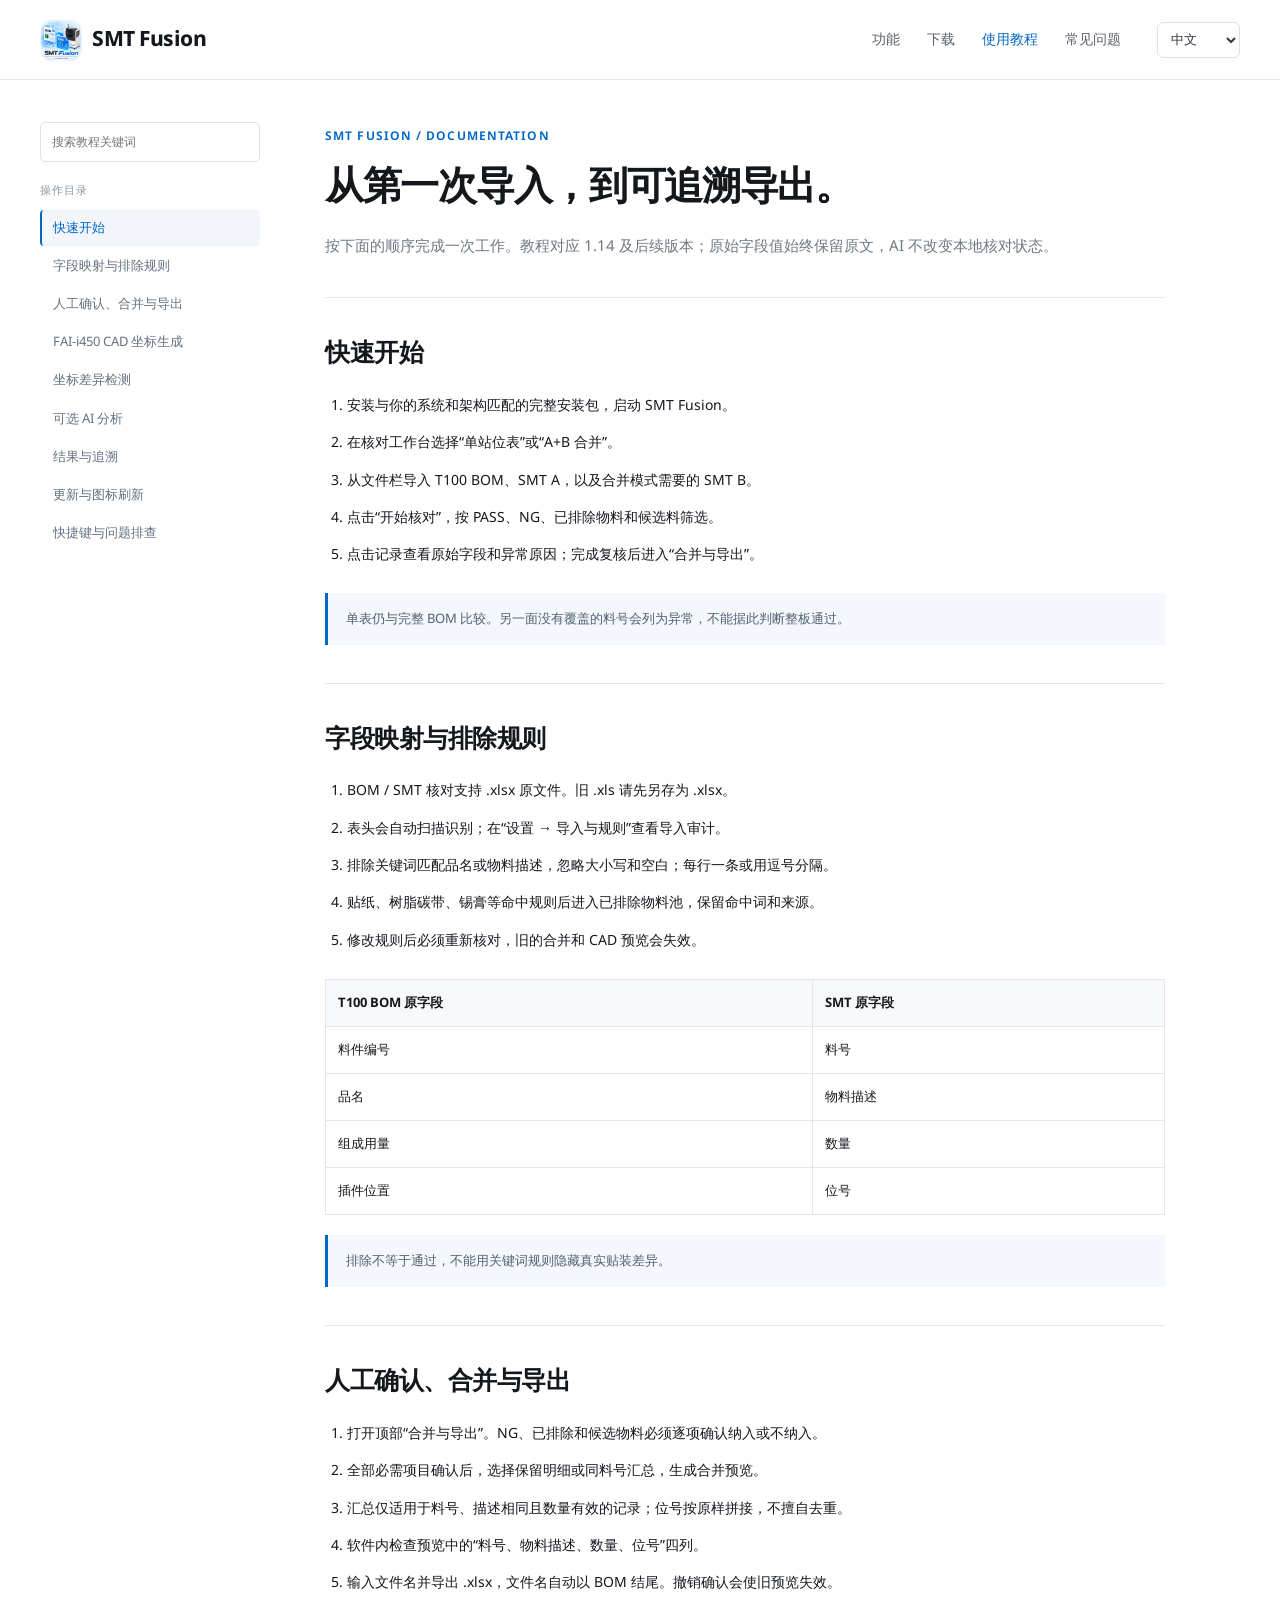
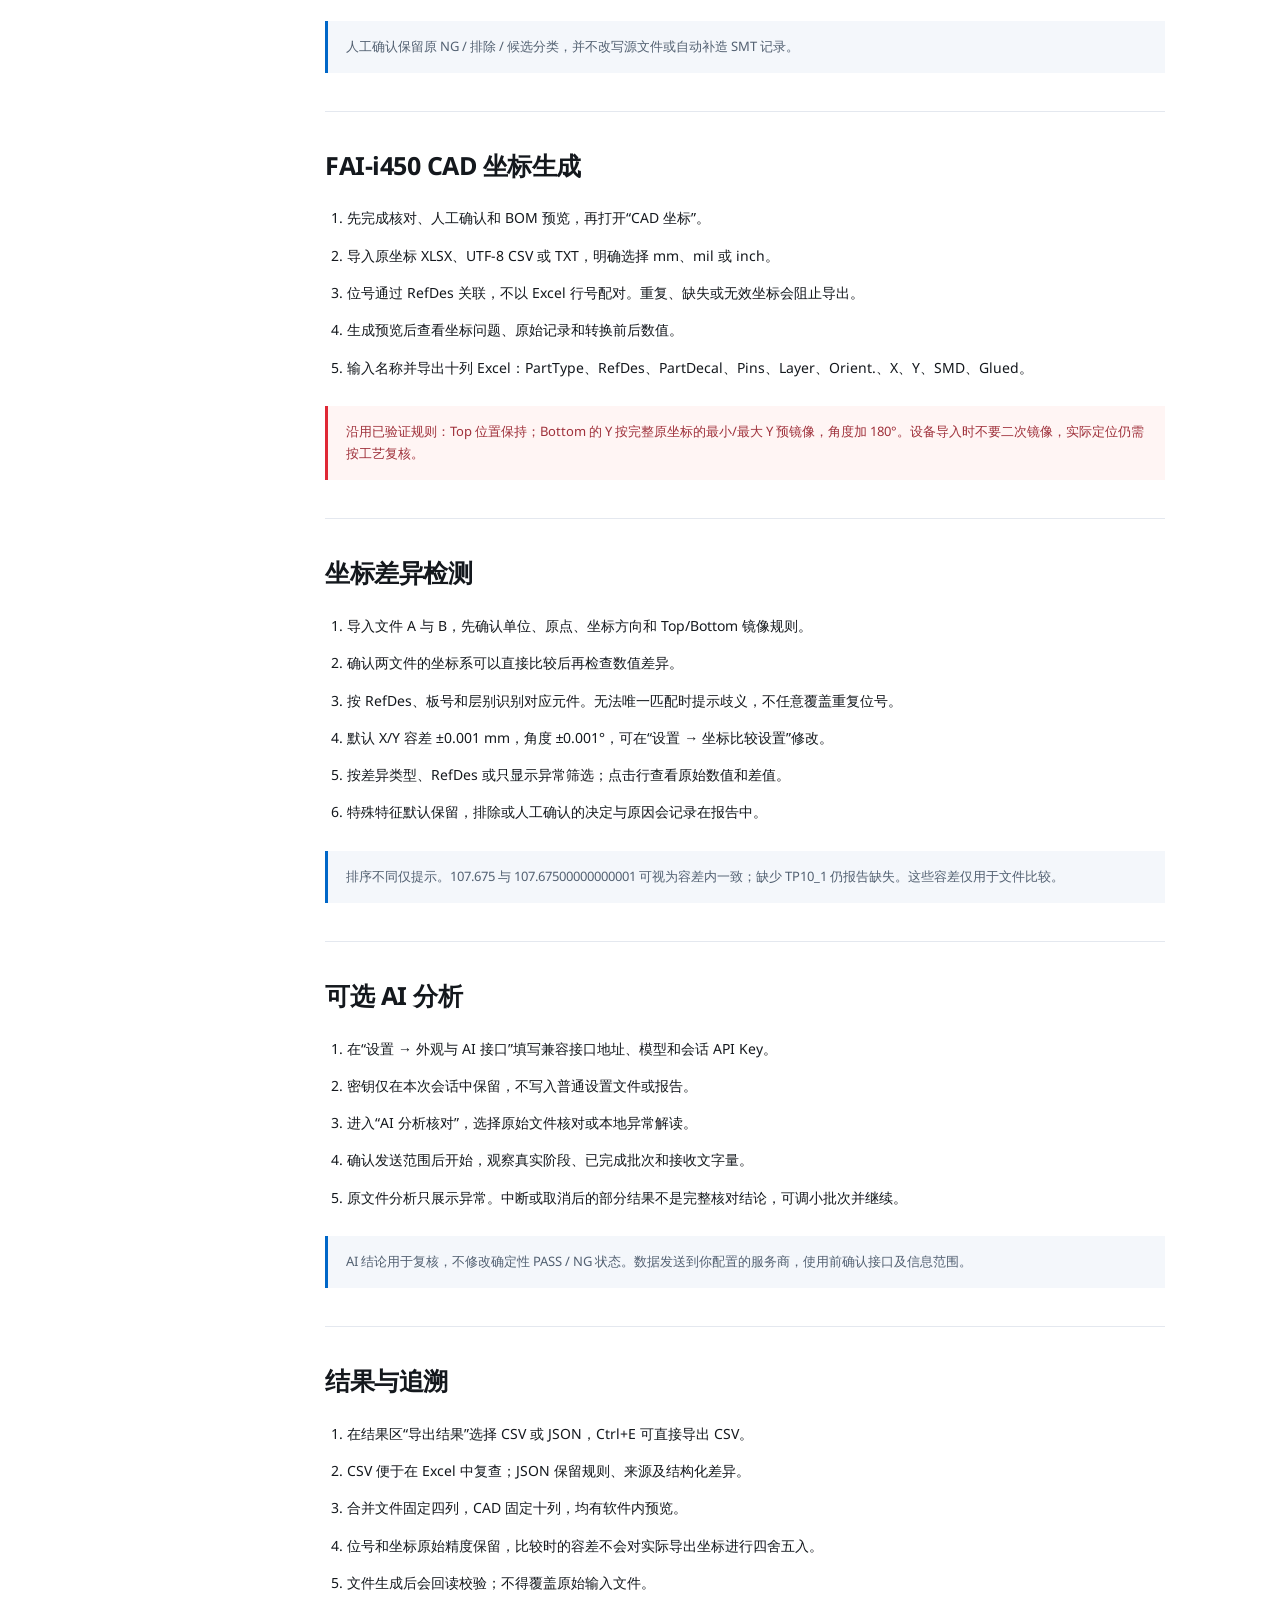
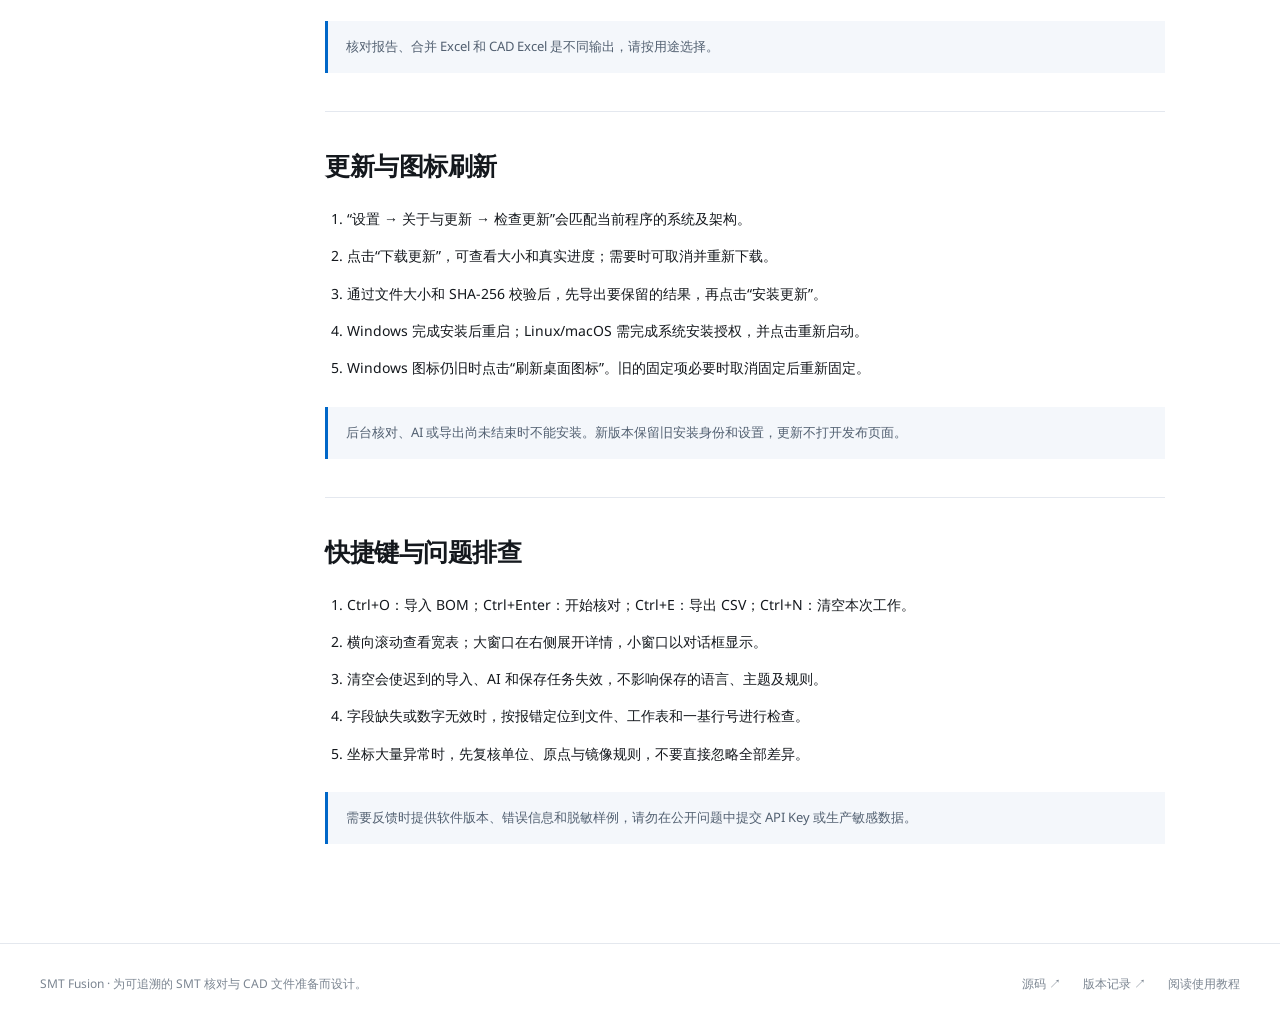
==== website/guide.html @ 7cb25e5f "Fix Windows shell icons, streamline desktop UI and add multilingual site" ====
<!doctype html>
<html lang="zh-CN" translate="no"><head><meta charset="utf-8"><meta name="google" content="notranslate"><meta name="viewport" content="width=device-width,initial-scale=1"><title>使用教程 — SMT Fusion</title><meta name="description" content="SMT Fusion 完整操作教程：安装、导入原始文件、BOM/SMT 核对、排除规则、人工确认、合并导出、FAI-i450 CAD 生成、坐标对比、AI 与软件内更新。"><meta name="theme-color" content="#ffffff"><link rel="icon" href="assets/app-icon.png"><link rel="stylesheet" href="styles.css"><script src="content.js" defer></script><script src="site.js" defer></script></head><body data-page="guide"><a class="skip" href="#main">跳至内容 / Skip to content</a><header id="site-header"></header><main id="main"></main><footer id="site-footer"></footer></body></html>
---- website/styles.css ----
@font-face{font-family:NotoThai;src:url(assets/NotoSansThai.ttf) format('truetype');font-display:swap}*{box-sizing:border-box}html{scroll-behavior:smooth;scroll-padding-top:95px}body{margin:0;background:#fff;color:#14181d;font:16px/1.7 Inter,-apple-system,BlinkMacSystemFont,"Segoe UI","Microsoft YaHei",NotoThai,sans-serif}a{color:inherit;text-decoration:none}button,input,select{font:inherit}button,a,select,input{outline-offset:5px}button,a,select{touch-action:manipulation}a:focus-visible,button:focus-visible,select:focus-visible,input:focus-visible{outline:2px solid #0067c8}.skip{position:fixed;left:12px;top:-70px;background:#14181d;color:#fff;padding:12px;z-index:20}.skip:focus{top:8px}.container{width:min(1240px,calc(100% - 80px));margin:auto}.site-header{height:80px;border-bottom:1px solid #e4e7eb;background:#fff;position:sticky;top:0;z-index:10}.header-inner{height:100%;display:flex;align-items:center;gap:36px}.brand{display:flex;align-items:center;gap:10px;font-weight:750;font-size:21px;white-space:nowrap;letter-spacing:-.5px}.brand img{width:42px;height:42px}.header-inner nav{display:flex;gap:27px;margin-left:auto;font-size:14px;color:#5b616b}.header-inner nav a:hover,.header-inner nav a[aria-current]{color:#0067c8}.lang{background:#fff;border:1px solid #dce1e7;border-radius:6px;padding:6px 9px;font-size:13px;color:#303840}.hero{padding:72px 0 46px;display:grid;grid-template-columns:1.3fr 1fr;align-items:center;gap:70px}.eyebrow{font-size:12px;letter-spacing:1.5px;color:#5f6873;font-weight:650;text-transform:uppercase;display:flex;gap:10px;align-items:center}.eyebrow:before{content:"";width:7px;height:7px;border-radius:50%;background:#00a858}.hero h1{font-size:clamp(40px,4.8vw,66px);line-height:1.22;letter-spacing:-2.5px;margin:23px 0 22px;font-weight:760}.hero h1 em{font-style:normal;color:#0067c8}.lead{font-size:17px;line-height:1.9;color:#626b75;max-width:660px}.actions{display:flex;gap:12px;align-items:center;flex-wrap:wrap;margin-top:28px}.button{border:1px solid #d6dce3;padding:11px 20px;display:inline-flex;align-items:center;justify-content:center;gap:14px;border-radius:6px;font-size:14px;font-weight:650;cursor:pointer;background:#fff;min-height:46px}.button:hover{border-color:#14181d;background:#f4f6f8}.button.primary{background:#14181d;color:#fff;border-color:#14181d}.button.primary:hover{background:#343b45}.version-line{font-size:12px;color:#7b828b;margin-top:17px}.hero-art{width:100%;max-width:385px;justify-self:center;aspect-ratio:1;object-fit:contain}.product{margin:0 auto 62px}.window{border:1px solid #d9dee5;border-radius:10px;overflow:hidden;background:#f6f7f9;box-shadow:0 18px 55px #12203310}.window-bar{height:36px;display:flex;align-items:center;gap:6px;padding:0 14px;border-bottom:1px solid #e1e5ea;background:#fafbfc;color:#7b828b;font-size:11px}.window-dot{width:7px;height:7px;border:1px solid #c5ccd5;border-radius:50%}.window-bar span:last-child{margin:auto}.product img{width:100%;display:block;aspect-ratio:1560/920;object-fit:contain;background:#f5f5f5}.caption{font-size:12px;color:#7b828b;display:flex;gap:18px;justify-content:space-between;flex-wrap:wrap;margin-top:13px}.caption a{color:#0067c8}.section{padding:70px 0;border-top:1px solid #e6e9ee}.kicker{color:#0067c8;font-weight:650;font-size:12px;letter-spacing:1.1px;text-transform:uppercase}h2{font-size:34px;line-height:1.35;letter-spacing:-1px;margin:12px 0 16px;font-weight:720}h3{font-size:18px;margin:0 0 12px}p{margin:10px 0}.muted{color:#68717b}.workflow{display:grid;grid-template-columns:repeat(4,1fr);margin-top:38px;border-top:1px solid #dce2e9}.workflow article{padding:25px 27px 0 0;position:relative}.workflow article:before{content:"";display:block;width:6px;height:6px;background:#14181d;position:absolute;top:-4px}.step-num{color:#8893a2;font-size:12px;letter-spacing:2px;margin-bottom:15px;display:block}.workflow p{font-size:14px;color:#68717b}.split{display:grid;grid-template-columns:1fr 1.2fr;gap:80px;align-items:start}.split ul{padding-left:20px;color:#68717b;font-size:14px}.split li{margin:12px 0}.data-box{border:1px solid #dce2e9;border-radius:7px;overflow:hidden}.data-box table{width:100%;border-collapse:collapse;font-size:13px}.data-box th{font-weight:550;text-align:left;background:#f7f8fa;color:#7b828b;padding:14px 16px}.data-box td{padding:18px 16px;border-top:1px solid #edf0f3}.badge{display:inline-block;padding:2px 9px;border-radius:4px;font-size:11px;font-weight:750;letter-spacing:.3px}.pass{color:#00672e;background:#a6f3c2}.ng{color:#a5161f;background:#ffd2cf}.delta{font-size:12px;color:#db1532}.mini-note{padding:15px 17px;background:#fafbfc;font-size:12px;border-top:1px solid #e6e9ee;color:#6e7885}.tags{display:flex;gap:8px;flex-wrap:wrap;margin:20px 0}.tag{border:1px solid #d3dce8;background:#f8fafc;border-radius:5px;padding:6px 12px;font:13px/1.5 Consolas,monospace}.code-note{background:#f5f8fc;border-left:3px solid #0067c8;padding:19px 22px;font-size:14px;color:#415063;margin-top:22px}.downloads{background:#f7f9fb;border-top:1px solid #e6e9ee;border-bottom:1px solid #e6e9ee;padding:70px 0}.download-grid{display:grid;grid-template-columns:repeat(3,1fr);gap:18px;margin-top:32px}.download-card{background:#fff;border:1px solid #dce2e9;border-radius:8px;padding:24px;display:flex;flex-direction:column;align-items:start}.platform{font-size:25px;font-weight:700;margin-bottom:2px}.platform-note{color:#79838f;font-size:12px;margin:0 0 19px}.download-card .button{width:100%;justify-content:space-between;margin:5px 0}.download-card small{font-size:11px;color:#788290;margin-top:14px}.download-note{font-size:12px;color:#6e7885;margin-top:20px}.download-note a{text-decoration:underline}.faq-layout{display:grid;grid-template-columns:.7fr 1.3fr;gap:90px}.faq details{border-bottom:1px solid #e3e8ee;padding:19px 0}.faq summary{cursor:pointer;font-weight:600;font-size:15px;list-style:none;display:flex;justify-content:space-between;gap:15px}.faq summary:after{content:"+";color:#8490a0}.faq details[open] summary:after{content:"−"}.faq details p{font-size:14px;color:#68717b;padding-right:20px}.footer{padding:30px 0;border-top:1px solid #e4e8ee;font-size:12px;color:#7b8591}.footer-inner{display:flex;justify-content:space-between;gap:20px;align-items:center;flex-wrap:wrap}.footer a:hover{color:#0067c8}.footer-links{display:flex;gap:22px}.guide-shell{display:grid;grid-template-columns:220px 1fr;gap:65px;padding-top:42px;padding-bottom:80px}.guide-nav{position:sticky;top:105px;align-self:start;max-height:calc(100vh - 135px);overflow:auto}.guide-nav label{display:block;font-size:11px;color:#8a94a0;margin:20px 0 9px;letter-spacing:1px}.guide-nav a{display:block;padding:7px 11px;margin:2px 0;border-radius:4px;font-size:13px;color:#637080;border-left:2px solid transparent}.guide-nav a:hover,.guide-nav a.active{color:#0067c8;background:#f2f6fb;border-color:#0067c8}.guide-search{width:100%;border:1px solid #dce2e9;border-radius:5px;padding:9px 11px;font-size:12px;background:#fff}.guide-content{min-width:0;max-width:840px}.guide-content h1{font-size:39px;letter-spacing:-1.3px;line-height:1.4;margin:12px 0 18px}.guide-intro{color:#6e7885;font-size:15px}.guide-section{border-top:1px solid #e4e8ef;padding-top:27px;margin-top:38px;scroll-margin-top:100px}.guide-section h2{font-size:25px;letter-spacing:-.5px}.guide-section ol,.guide-section ul{padding-left:22px;font-size:14px}.guide-section li{padding:5px 0;line-height:1.95}.guide-section table{width:100%;border-collapse:collapse;font-size:13px;margin:20px 0}.guide-section th,.guide-section td{padding:12px;text-align:left;border:1px solid #e2e7ee}.guide-section th{background:#f7f9fb}.notice{padding:15px 18px;background:#f4f7fb;border-left:3px solid #0067c8;font-size:13px;color:#526071;margin:19px 0}.notice.red{border-color:#df2835;background:#fff5f4;color:#9f303a}.guide-section code{background:#f0f3f7;padding:2px 5px;border-radius:3px;font-size:12px;overflow-wrap:anywhere}.no-results{padding:25px 0;color:#7b8591}.empty{display:none!important}[hidden]{display:none!important}
@media(min-width:1500px){.hero{padding-top:90px}}@media(max-width:1000px){.container{width:calc(100% - 48px)}.hero{gap:35px;grid-template-columns:1.4fr 1fr}.hero h1{font-size:45px}.hero-art{max-width:300px}.header-inner{gap:18px}.header-inner nav{gap:17px}.split{gap:35px}.faq-layout{gap:35px}.guide-shell{grid-template-columns:175px 1fr;gap:35px}.download-card{padding:20px}.workflow article{padding-right:18px}h2{font-size:29px}}@media(max-width:700px){.container{width:calc(100% - 36px)}.site-header{height:68px}.brand{font-size:18px}.brand img{width:34px;height:34px}.header-inner{gap:10px}.header-inner nav{gap:15px;font-size:12px}.header-inner nav a:first-child,.header-inner nav a:last-child{display:none}.lang{max-width:84px;padding:5px}.hero{padding:38px 0 24px;grid-template-columns:1fr;gap:22px}.hero h1{font-size:43px;margin:18px 0;letter-spacing:-1.6px}.hero-art{max-width:250px;order:-1;display:none}.lead{font-size:15px}.hero .eyebrow{font-size:10px;letter-spacing:.5px}.button{padding:10px 15px;font-size:13px}.product{margin-bottom:36px}.product .window{border-radius:6px}.window-bar{height:27px;font-size:9px}.caption{font-size:10px;gap:7px}.section,.downloads{padding:43px 0}h2{font-size:28px}.workflow{grid-template-columns:repeat(2,1fr);gap:25px 10px}.workflow article:nth-child(n+3):before{display:none}.workflow article{padding-top:21px}.workflow h3{font-size:16px}.workflow p{font-size:13px}.split,.faq-layout{grid-template-columns:1fr;gap:23px}.data-box th,.data-box td{padding:12px 10px;font-size:12px}.download-grid{grid-template-columns:1fr;gap:13px}.download-card{padding:23px}.platform{font-size:22px}.faq-layout{gap:3px}.faq details{padding:17px 0}.footer-inner{align-items:start}.guide-shell{grid-template-columns:1fr;gap:26px;padding-top:23px}.guide-nav{position:static;max-height:none;border-bottom:1px solid #dce2e9;padding-bottom:18px}.guide-nav label{display:none}.guide-nav .guide-links{display:flex;overflow:auto;margin-top:12px;gap:5px;padding-bottom:5px}.guide-nav a{white-space:nowrap;border-left:0;border-bottom:2px solid transparent;border-radius:0;font-size:12px;padding:5px 10px}.guide-content h1{font-size:30px}.guide-section h2{font-size:22px}.guide-section table{font-size:11px}.guide-section th,.guide-section td{padding:9px 6px}.guide-section{scroll-margin-top:85px}.footer-links{gap:15px}.no-results{font-size:13px}}@media(prefers-reduced-motion:reduce){html{scroll-behavior:auto}*{animation:none!important;transition:none!important}}@media print{.site-header,.guide-nav,.actions,.footer{display:none}.guide-shell{display:block}.guide-section[hidden]{display:block}.container{width:100%}.guide-section{break-inside:avoid}}
[hidden]{display:none!important}
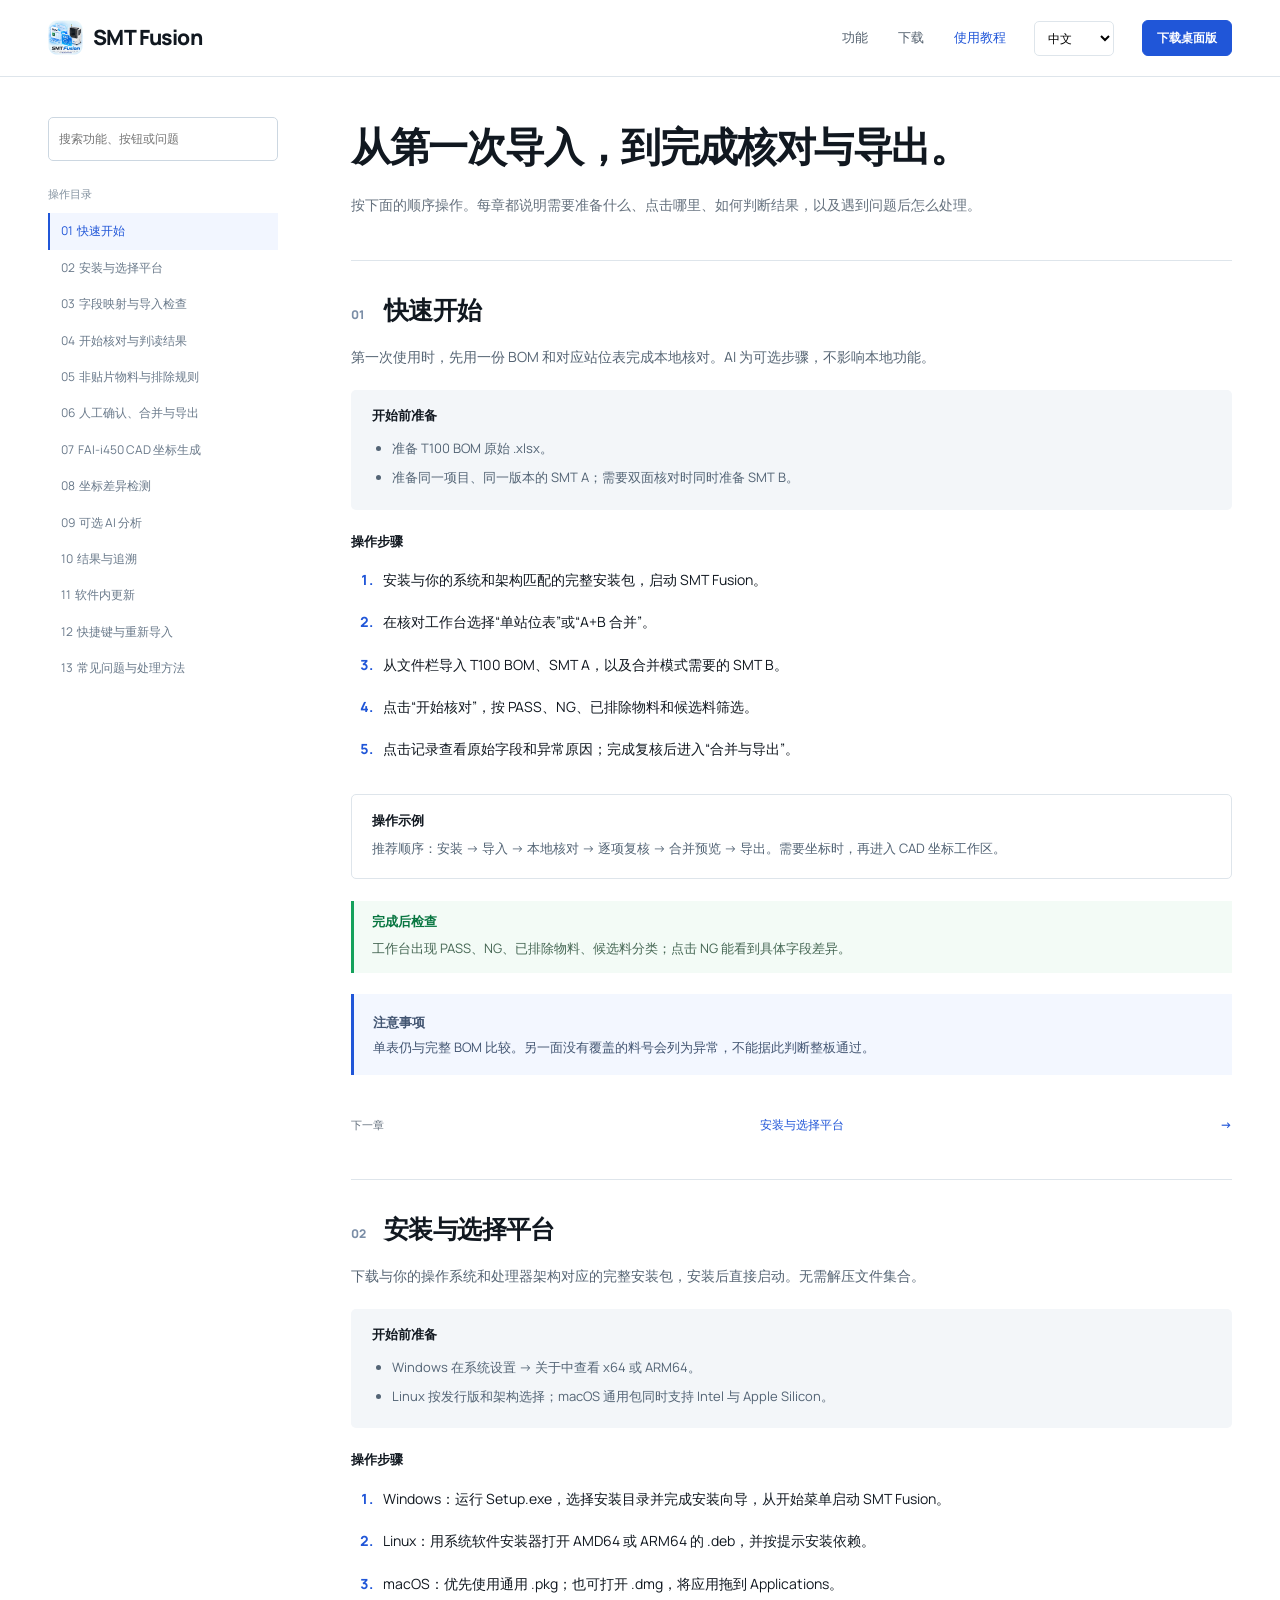
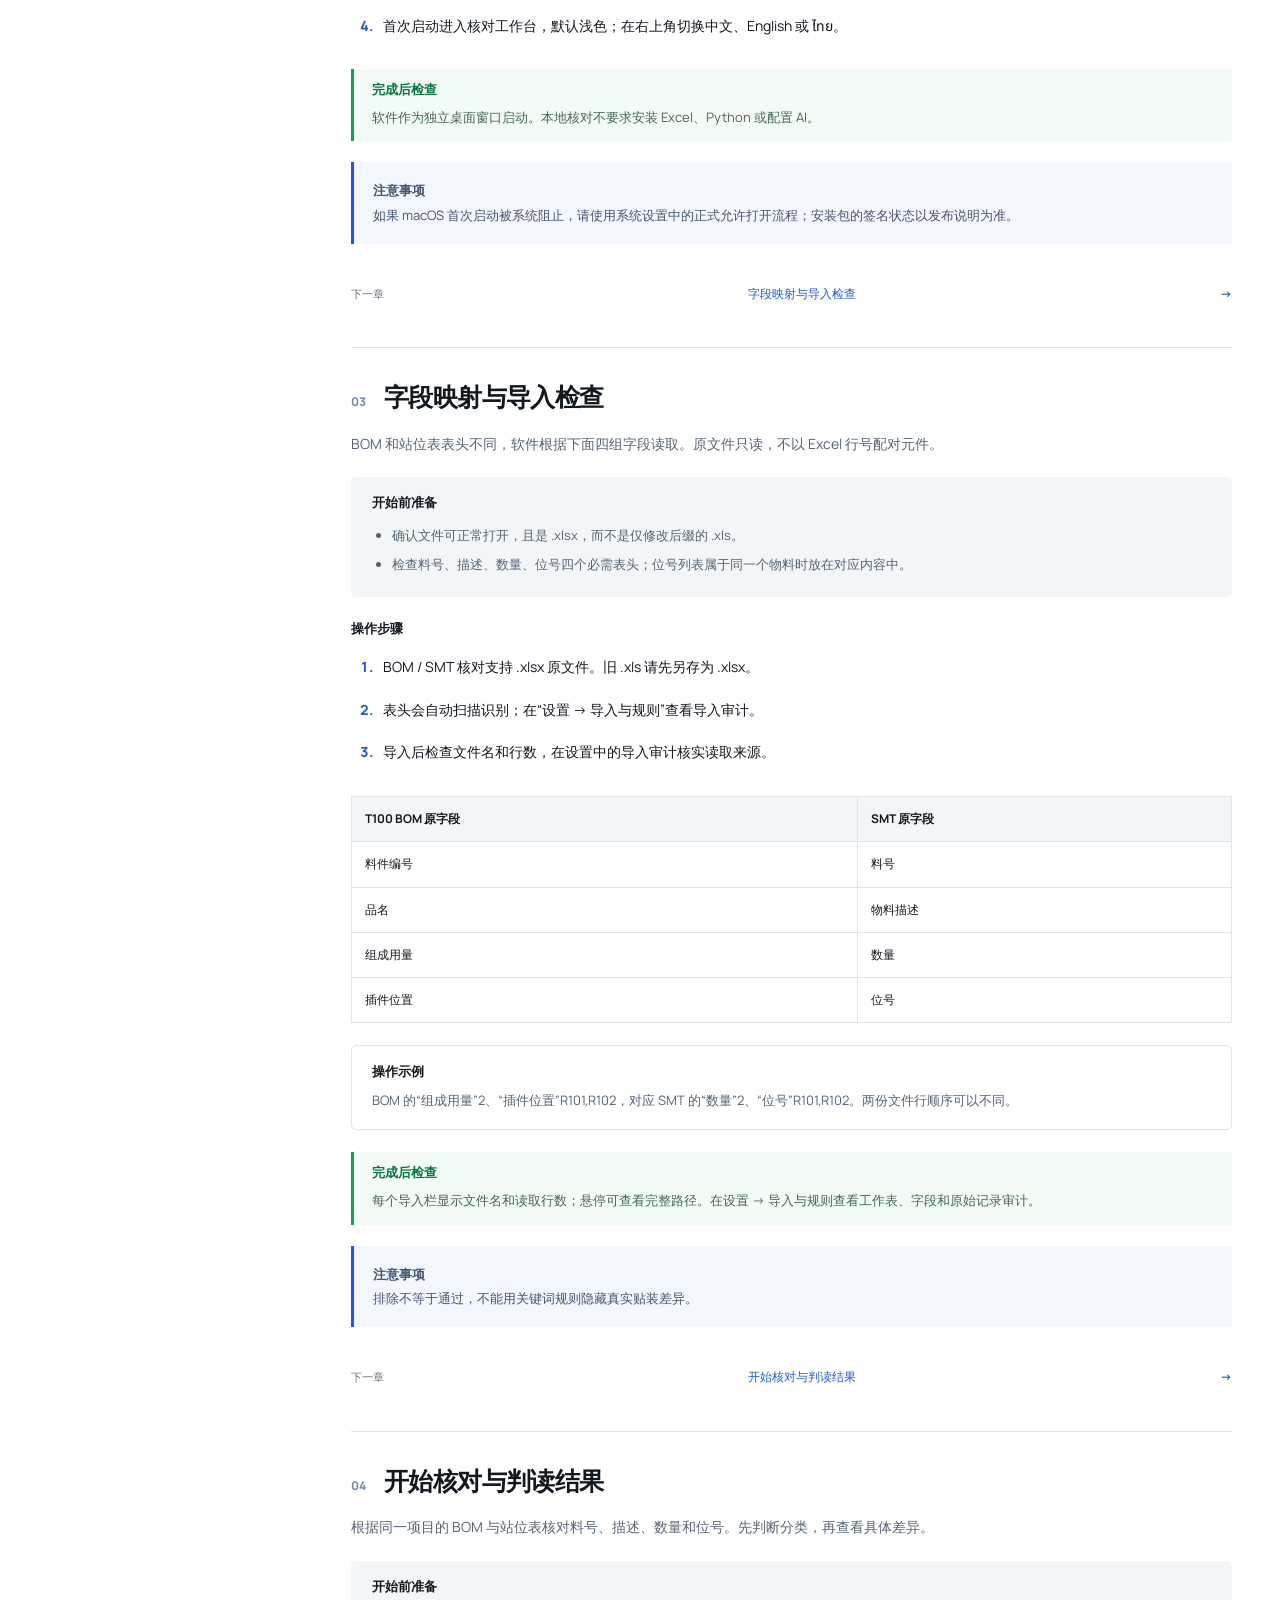
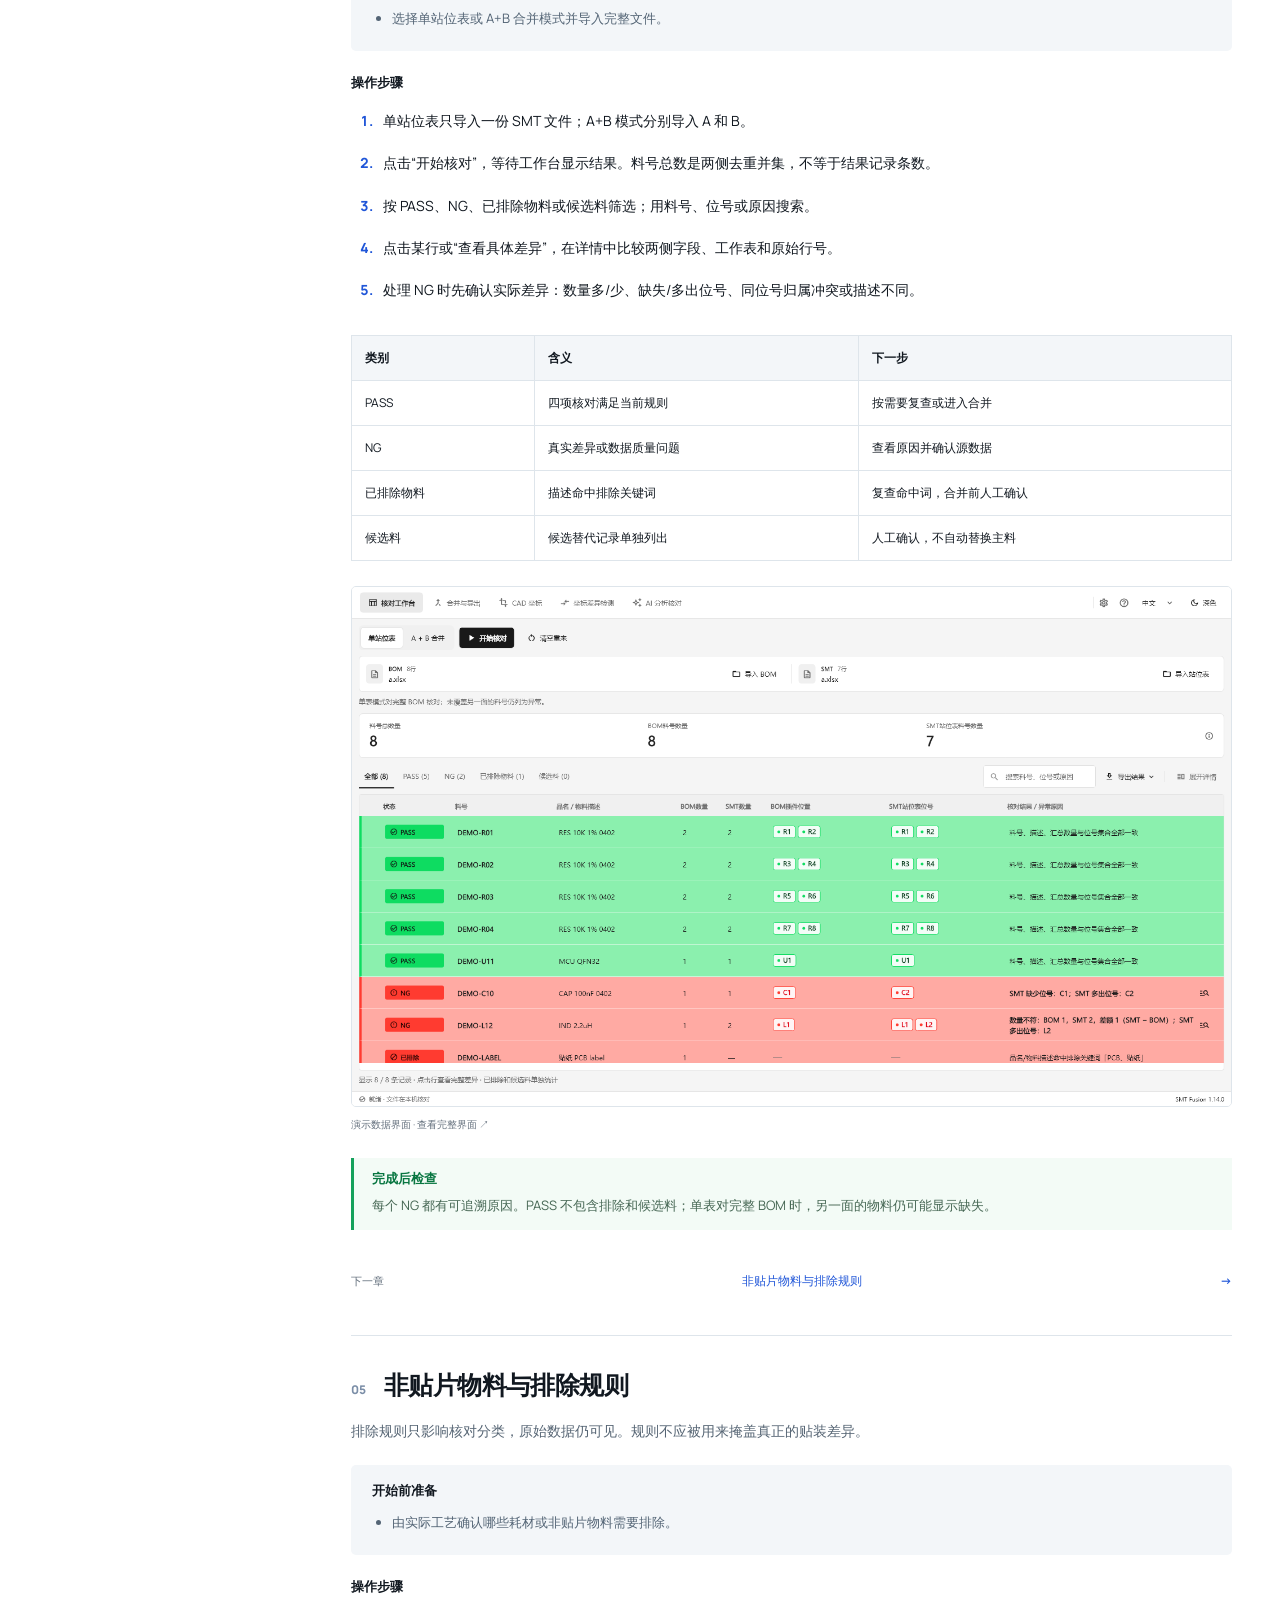
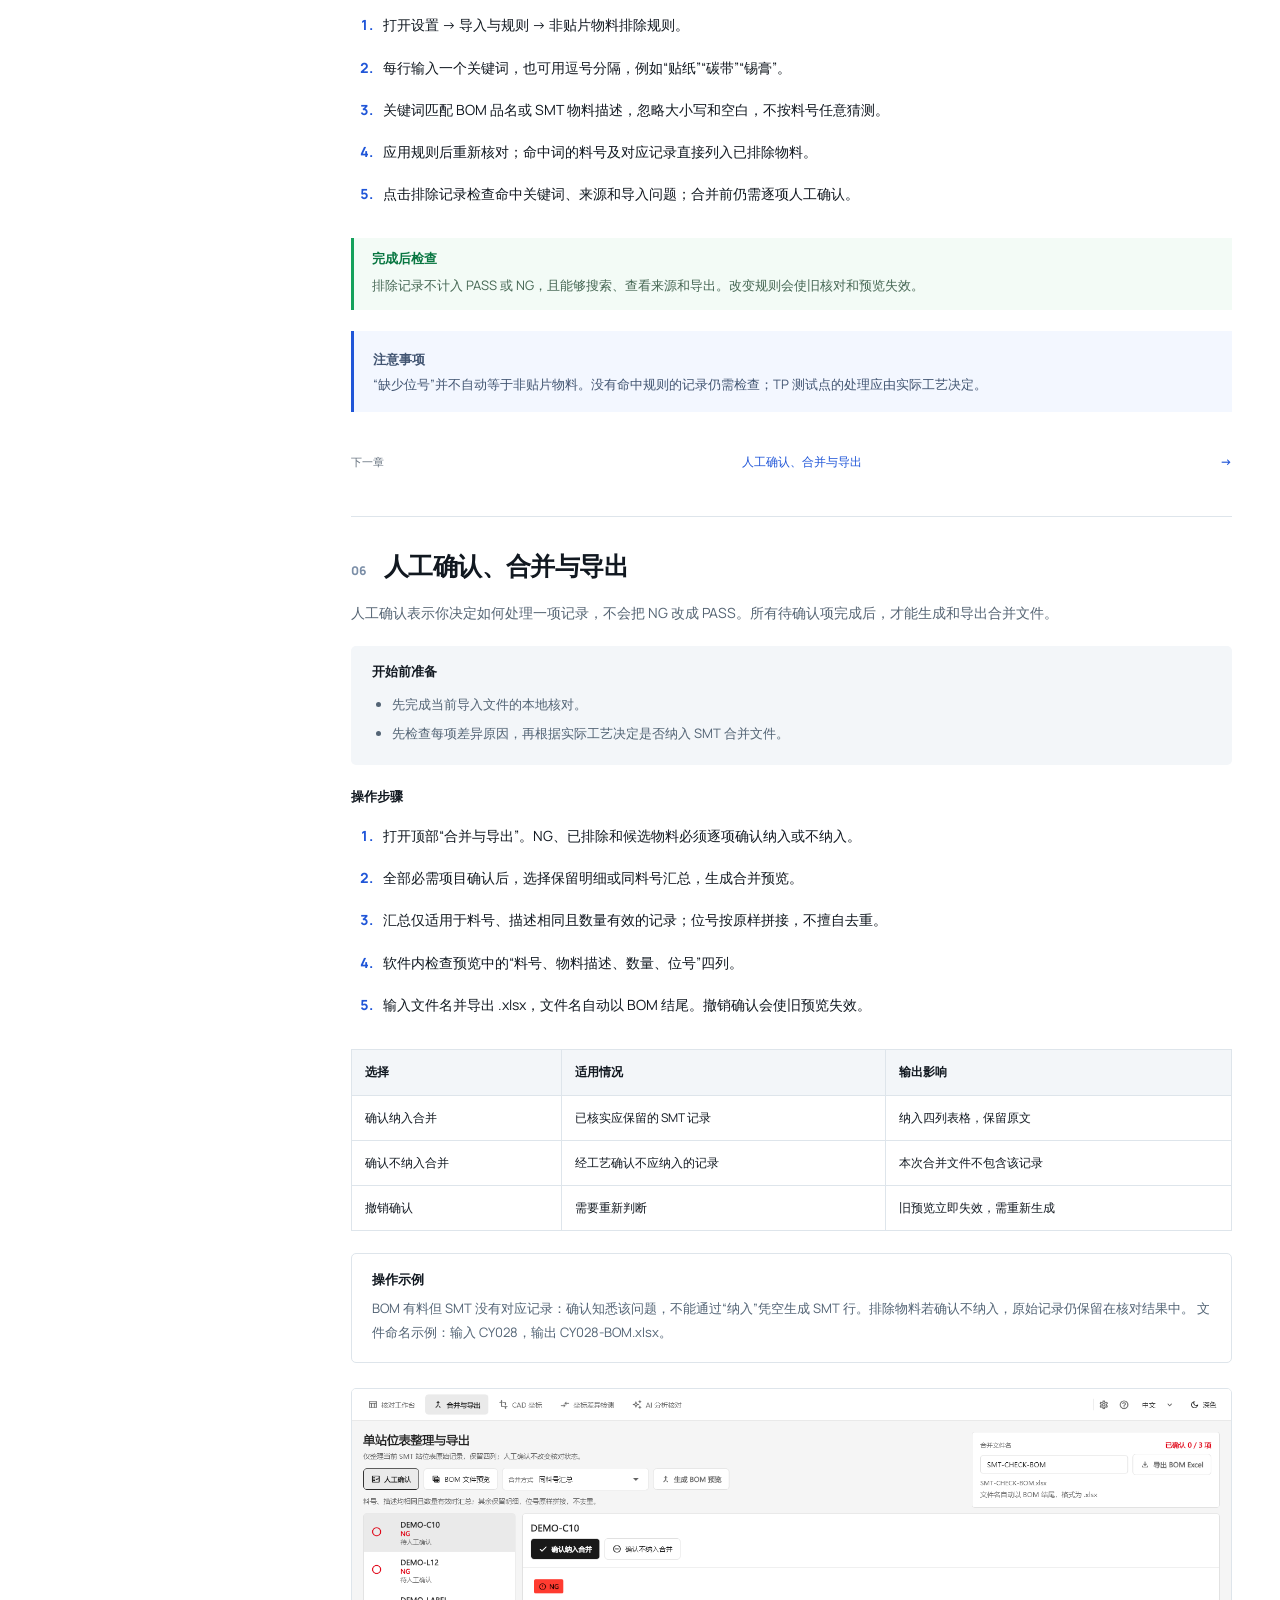
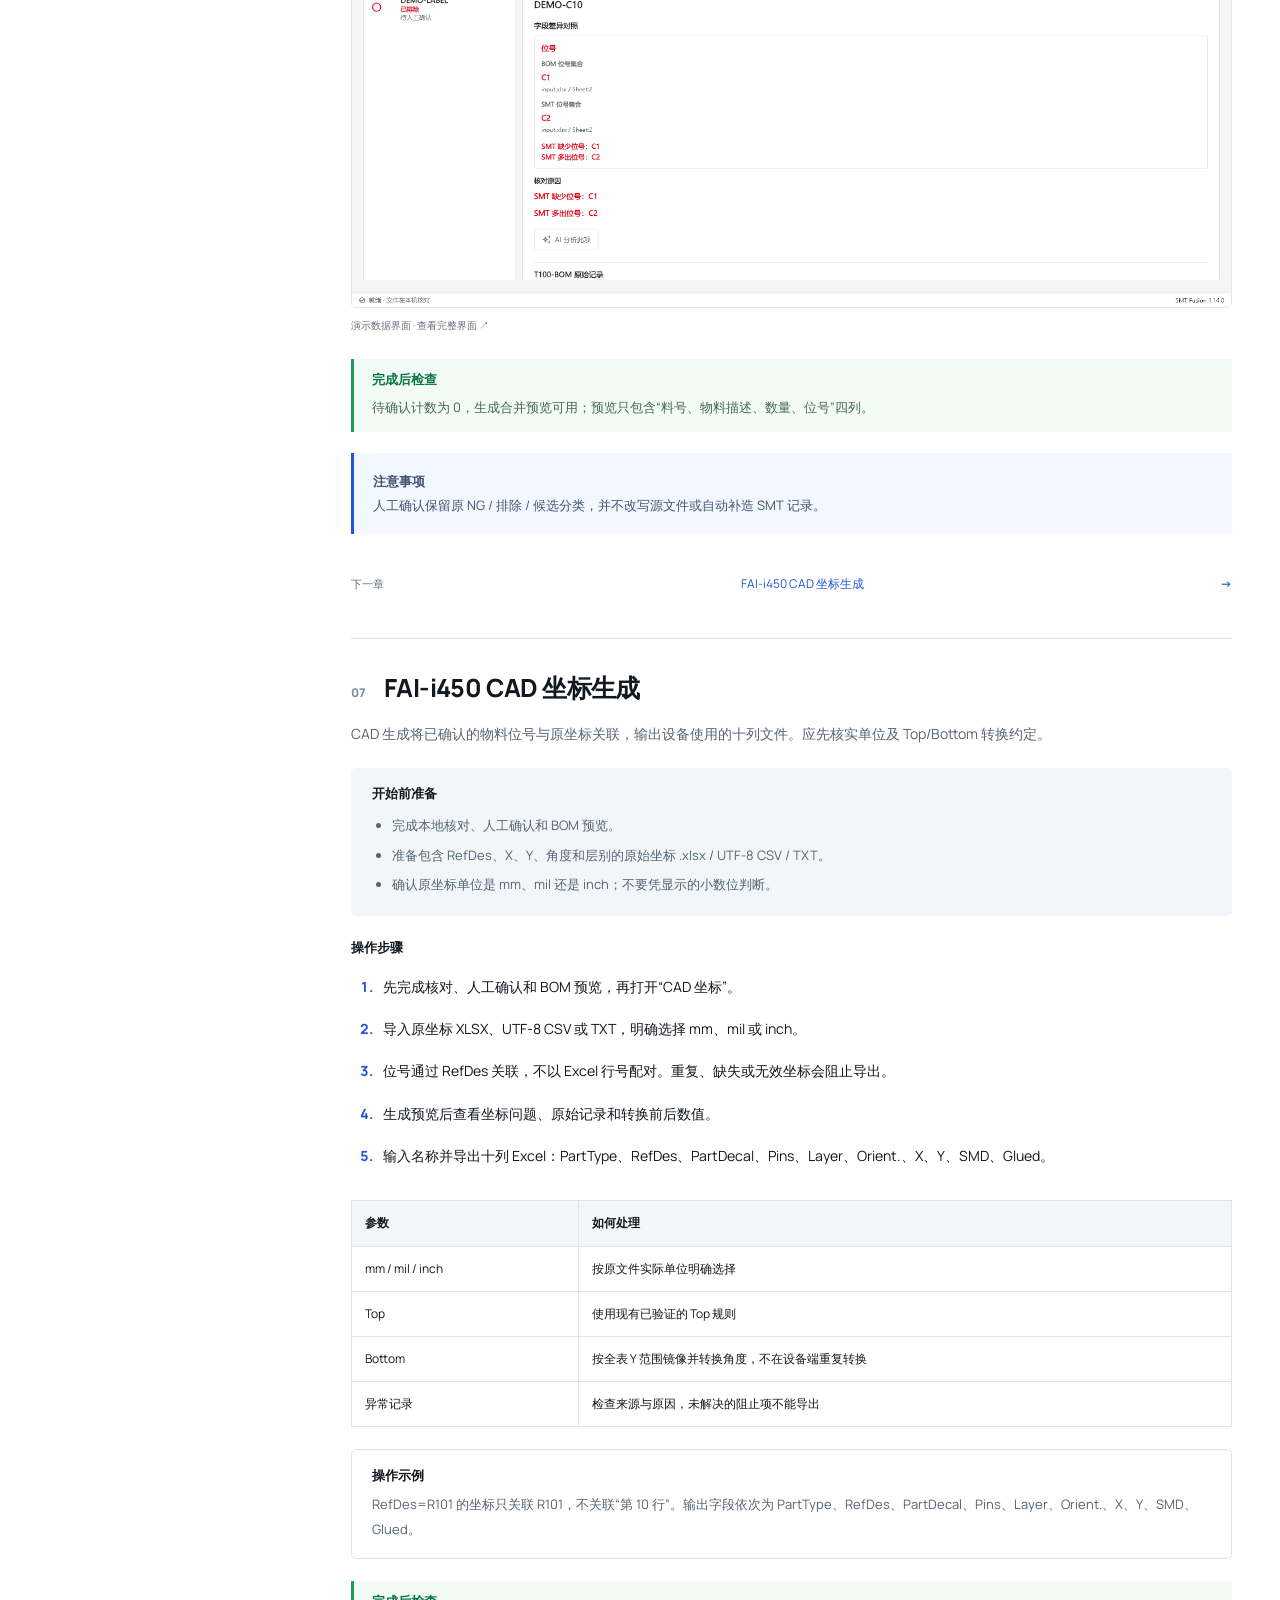
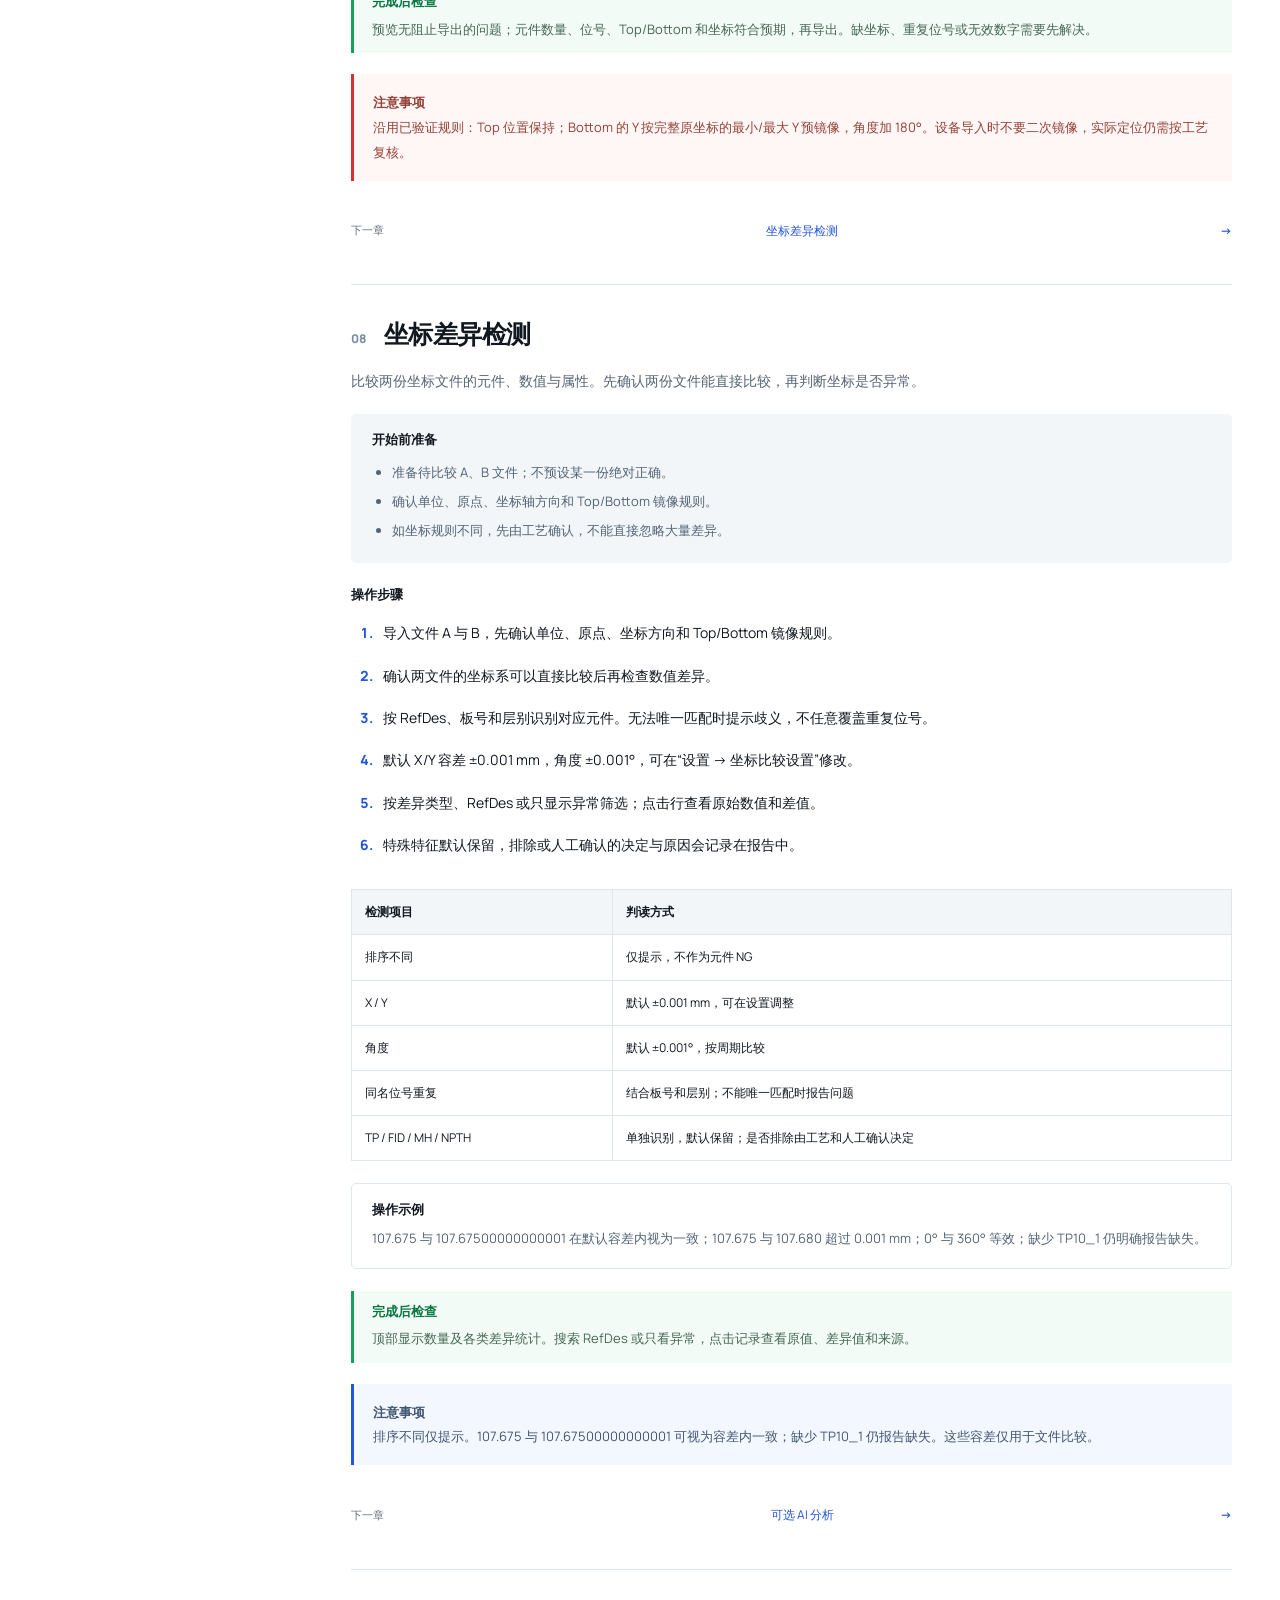
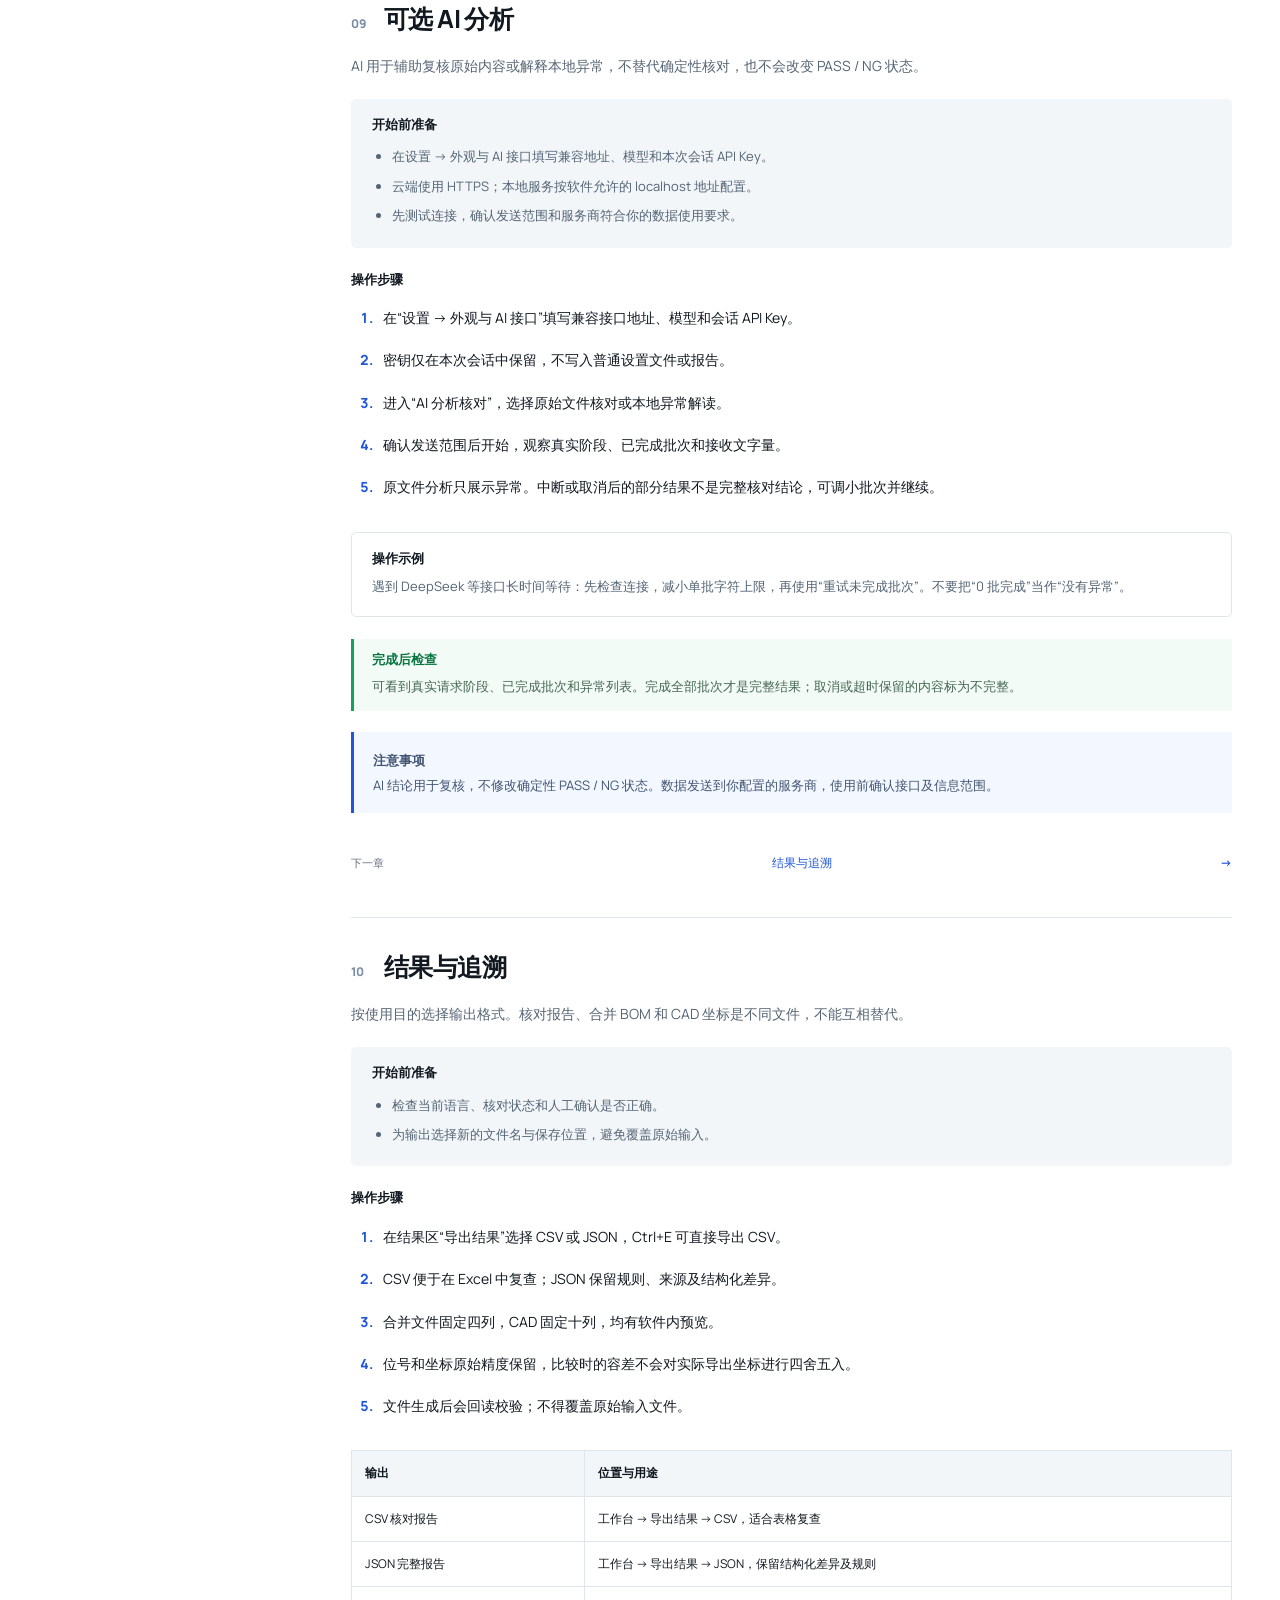
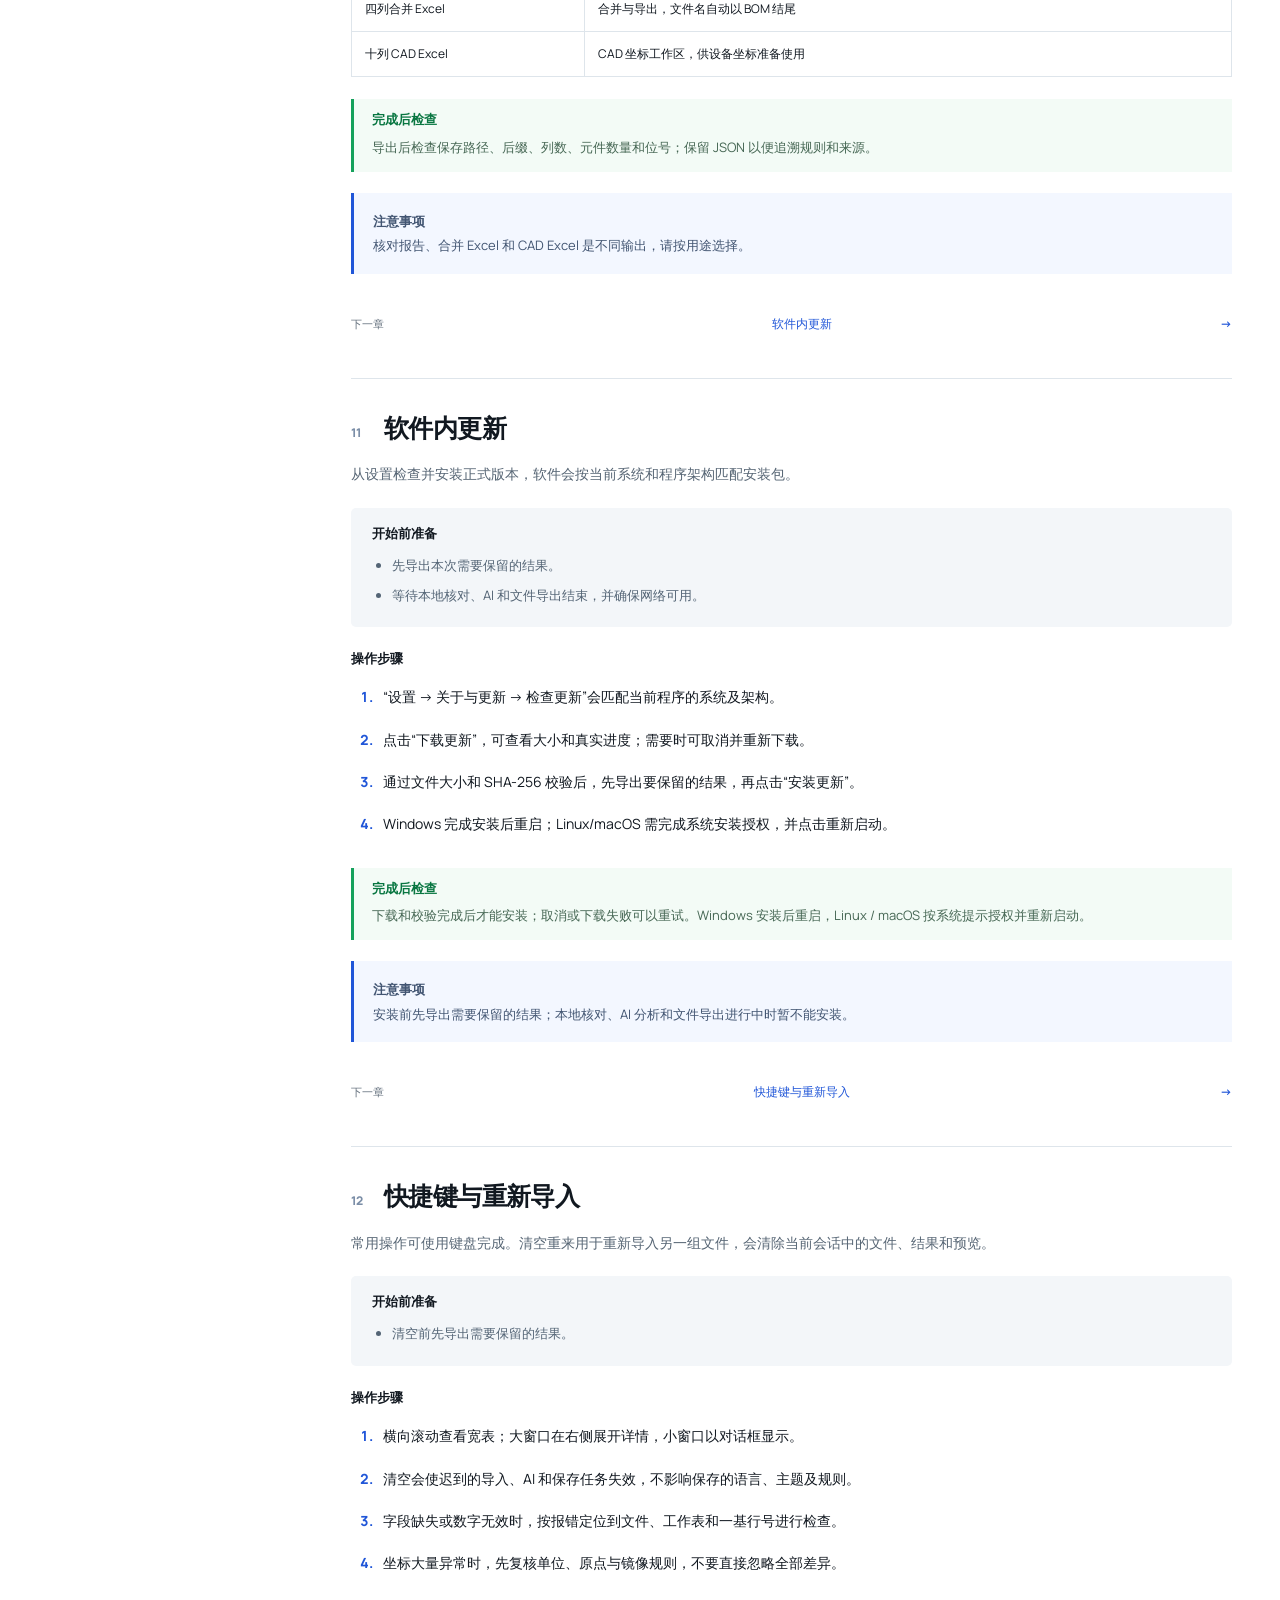
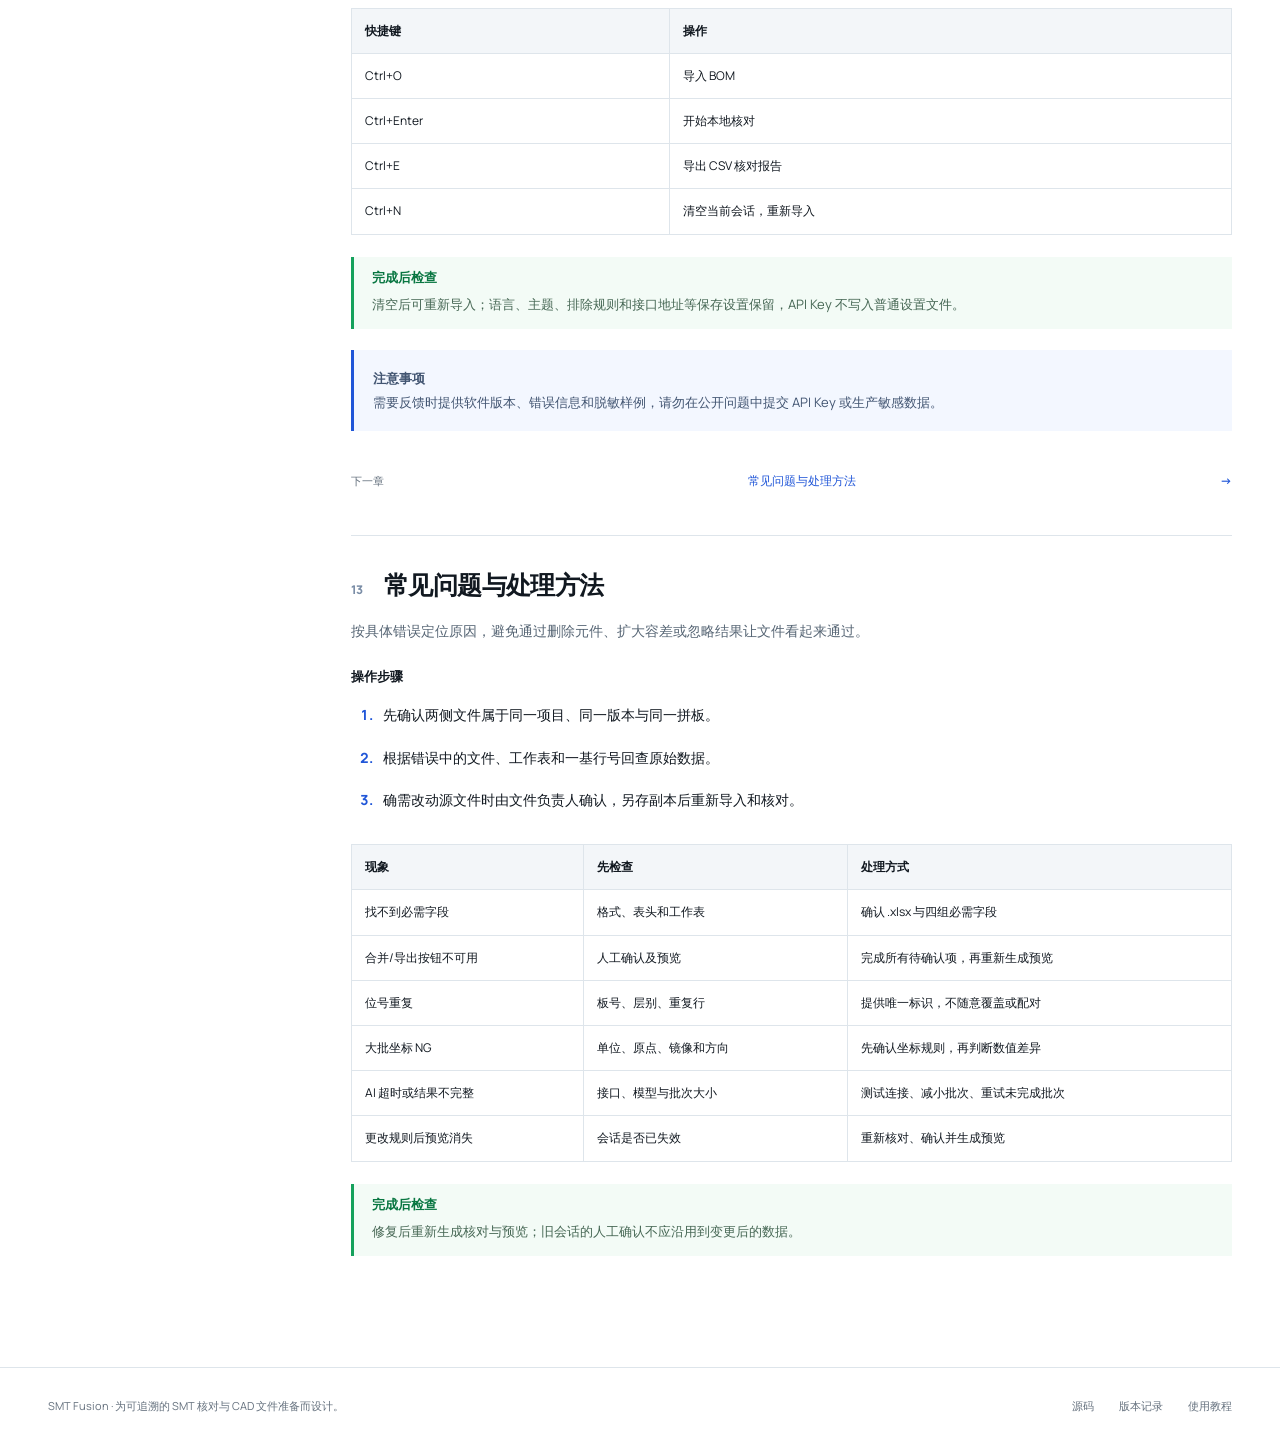
==== commit 20984e50: "Redesign official site with campaign artwork and detailed multilingual guide on GitHub Pages" ====
--- a/website/guide.html
+++ b/website/guide.html
@@ -1,3 +1,2 @@
 <!doctype html>
-<html lang="zh-CN" translate="no"><head><meta charset="utf-8"><meta name="google" content="notranslate"><meta name="viewport" content="width=device-width,initial-scale=1"><title>使用教程 — SMT Fusion</title><meta name="description" content="SMT Fusion 完整操作教程：安装、导入原始文件、BOM/SMT 核对、排除规则、人工确认、合并导出、FAI-i450 CAD 生成、坐标对比、AI 与软件内更新。"><meta name="theme-color" content="#ffffff"><link rel="icon" href="assets/app-icon.png"><link rel="stylesheet" href="styles.css"><script src="content.js" defer></script><script src="site.js" defer></script></head><body data-page="guide"><a class="skip" href="#main">跳至内容 / Skip to content</a><header id="site-header"></header><main id="main"></main><footer id="site-footer"></footer></body></html>
-
+<html lang="zh-CN" translate="no"><head><meta charset="utf-8"><meta name="google" content="notranslate"><meta name="viewport" content="width=device-width,initial-scale=1"><title>使用教程 — SMT Fusion</title><meta name="description" content="SMT Fusion 完整操作教程：安装、导入原始文件、BOM/SMT 核对、排除规则、人工确认、合并导出、FAI-i450 CAD 生成、坐标对比、AI 与软件内更新。"><meta name="theme-color" content="#ffffff"><link rel="canonical" href="https://marginal-z.github.io/SMT-CHECK/guide.html"><link rel="icon" href="assets/app-icon.png"><link rel="stylesheet" href="styles.css"><script src="content.js" defer></script><script src="site.js" defer></script></head><body data-page="guide"><a class="skip" href="#main">跳至内容 / Skip to content</a><header id="site-header"></header><main id="main"></main><footer id="site-footer"></footer></body></html>
--- a/website/styles.css
+++ b/website/styles.css
@@ -1,3 +1,9 @@
-@font-face{font-family:NotoThai;src:url(assets/NotoSansThai.ttf) format('truetype');font-display:swap}*{box-sizing:border-box}html{scroll-behavior:smooth;scroll-padding-top:95px}body{margin:0;background:#fff;color:#14181d;font:16px/1.7 Inter,-apple-system,BlinkMacSystemFont,"Segoe UI","Microsoft YaHei",NotoThai,sans-serif}a{color:inherit;text-decoration:none}button,input,select{font:inherit}button,a,select,input{outline-offset:5px}button,a,select{touch-action:manipulation}a:focus-visible,button:focus-visible,select:focus-visible,input:focus-visible{outline:2px solid #0067c8}.skip{position:fixed;left:12px;top:-70px;background:#14181d;color:#fff;padding:12px;z-index:20}.skip:focus{top:8px}.container{width:min(1240px,calc(100% - 80px));margin:auto}.site-header{height:80px;border-bottom:1px solid #e4e7eb;background:#fff;position:sticky;top:0;z-index:10}.header-inner{height:100%;display:flex;align-items:center;gap:36px}.brand{display:flex;align-items:center;gap:10px;font-weight:750;font-size:21px;white-space:nowrap;letter-spacing:-.5px}.brand img{width:42px;height:42px}.header-inner nav{display:flex;gap:27px;margin-left:auto;font-size:14px;color:#5b616b}.header-inner nav a:hover,.header-inner nav a[aria-current]{color:#0067c8}.lang{background:#fff;border:1px solid #dce1e7;border-radius:6px;padding:6px 9px;font-size:13px;color:#303840}.hero{padding:72px 0 46px;display:grid;grid-template-columns:1.3fr 1fr;align-items:center;gap:70px}.eyebrow{font-size:12px;letter-spacing:1.5px;color:#5f6873;font-weight:650;text-transform:uppercase;display:flex;gap:10px;align-items:center}.eyebrow:before{content:"";width:7px;height:7px;border-radius:50%;background:#00a858}.hero h1{font-size:clamp(40px,4.8vw,66px);line-height:1.22;letter-spacing:-2.5px;margin:23px 0 22px;font-weight:760}.hero h1 em{font-style:normal;color:#0067c8}.lead{font-size:17px;line-height:1.9;color:#626b75;max-width:660px}.actions{display:flex;gap:12px;align-items:center;flex-wrap:wrap;margin-top:28px}.button{border:1px solid #d6dce3;padding:11px 20px;display:inline-flex;align-items:center;justify-content:center;gap:14px;border-radius:6px;font-size:14px;font-weight:650;cursor:pointer;background:#fff;min-height:46px}.button:hover{border-color:#14181d;background:#f4f6f8}.button.primary{background:#14181d;color:#fff;border-color:#14181d}.button.primary:hover{background:#343b45}.version-line{font-size:12px;color:#7b828b;margin-top:17px}.hero-art{width:100%;max-width:385px;justify-self:center;aspect-ratio:1;object-fit:contain}.product{margin:0 auto 62px}.window{border:1px solid #d9dee5;border-radius:10px;overflow:hidden;background:#f6f7f9;box-shadow:0 18px 55px #12203310}.window-bar{height:36px;display:flex;align-items:center;gap:6px;padding:0 14px;border-bottom:1px solid #e1e5ea;background:#fafbfc;color:#7b828b;font-size:11px}.window-dot{width:7px;height:7px;border:1px solid #c5ccd5;border-radius:50%}.window-bar span:last-child{margin:auto}.product img{width:100%;display:block;aspect-ratio:1560/920;object-fit:contain;background:#f5f5f5}.caption{font-size:12px;color:#7b828b;display:flex;gap:18px;justify-content:space-between;flex-wrap:wrap;margin-top:13px}.caption a{color:#0067c8}.section{padding:70px 0;border-top:1px solid #e6e9ee}.kicker{color:#0067c8;font-weight:650;font-size:12px;letter-spacing:1.1px;text-transform:uppercase}h2{font-size:34px;line-height:1.35;letter-spacing:-1px;margin:12px 0 16px;font-weight:720}h3{font-size:18px;margin:0 0 12px}p{margin:10px 0}.muted{color:#68717b}.workflow{display:grid;grid-template-columns:repeat(4,1fr);margin-top:38px;border-top:1px solid #dce2e9}.workflow article{padding:25px 27px 0 0;position:relative}.workflow article:before{content:"";display:block;width:6px;height:6px;background:#14181d;position:absolute;top:-4px}.step-num{color:#8893a2;font-size:12px;letter-spacing:2px;margin-bottom:15px;display:block}.workflow p{font-size:14px;color:#68717b}.split{display:grid;grid-template-columns:1fr 1.2fr;gap:80px;align-items:start}.split ul{padding-left:20px;color:#68717b;font-size:14px}.split li{margin:12px 0}.data-box{border:1px solid #dce2e9;border-radius:7px;overflow:hidden}.data-box table{width:100%;border-collapse:collapse;font-size:13px}.data-box th{font-weight:550;text-align:left;background:#f7f8fa;color:#7b828b;padding:14px 16px}.data-box td{padding:18px 16px;border-top:1px solid #edf0f3}.badge{display:inline-block;padding:2px 9px;border-radius:4px;font-size:11px;font-weight:750;letter-spacing:.3px}.pass{color:#00672e;background:#a6f3c2}.ng{color:#a5161f;background:#ffd2cf}.delta{font-size:12px;color:#db1532}.mini-note{padding:15px 17px;background:#fafbfc;font-size:12px;border-top:1px solid #e6e9ee;color:#6e7885}.tags{display:flex;gap:8px;flex-wrap:wrap;margin:20px 0}.tag{border:1px solid #d3dce8;background:#f8fafc;border-radius:5px;padding:6px 12px;font:13px/1.5 Consolas,monospace}.code-note{background:#f5f8fc;border-left:3px solid #0067c8;padding:19px 22px;font-size:14px;color:#415063;margin-top:22px}.downloads{background:#f7f9fb;border-top:1px solid #e6e9ee;border-bottom:1px solid #e6e9ee;padding:70px 0}.download-grid{display:grid;grid-template-columns:repeat(3,1fr);gap:18px;margin-top:32px}.download-card{background:#fff;border:1px solid #dce2e9;border-radius:8px;padding:24px;display:flex;flex-direction:column;align-items:start}.platform{font-size:25px;font-weight:700;margin-bottom:2px}.platform-note{color:#79838f;font-size:12px;margin:0 0 19px}.download-card .button{width:100%;justify-content:space-between;margin:5px 0}.download-card small{font-size:11px;color:#788290;margin-top:14px}.download-note{font-size:12px;color:#6e7885;margin-top:20px}.download-note a{text-decoration:underline}.faq-layout{display:grid;grid-template-columns:.7fr 1.3fr;gap:90px}.faq details{border-bottom:1px solid #e3e8ee;padding:19px 0}.faq summary{cursor:pointer;font-weight:600;font-size:15px;list-style:none;display:flex;justify-content:space-between;gap:15px}.faq summary:after{content:"+";color:#8490a0}.faq details[open] summary:after{content:"−"}.faq details p{font-size:14px;color:#68717b;padding-right:20px}.footer{padding:30px 0;border-top:1px solid #e4e8ee;font-size:12px;color:#7b8591}.footer-inner{display:flex;justify-content:space-between;gap:20px;align-items:center;flex-wrap:wrap}.footer a:hover{color:#0067c8}.footer-links{display:flex;gap:22px}.guide-shell{display:grid;grid-template-columns:220px 1fr;gap:65px;padding-top:42px;padding-bottom:80px}.guide-nav{position:sticky;top:105px;align-self:start;max-height:calc(100vh - 135px);overflow:auto}.guide-nav label{display:block;font-size:11px;color:#8a94a0;margin:20px 0 9px;letter-spacing:1px}.guide-nav a{display:block;padding:7px 11px;margin:2px 0;border-radius:4px;font-size:13px;color:#637080;border-left:2px solid transparent}.guide-nav a:hover,.guide-nav a.active{color:#0067c8;background:#f2f6fb;border-color:#0067c8}.guide-search{width:100%;border:1px solid #dce2e9;border-radius:5px;padding:9px 11px;font-size:12px;background:#fff}.guide-content{min-width:0;max-width:840px}.guide-content h1{font-size:39px;letter-spacing:-1.3px;line-height:1.4;margin:12px 0 18px}.guide-intro{color:#6e7885;font-size:15px}.guide-section{border-top:1px solid #e4e8ef;padding-top:27px;margin-top:38px;scroll-margin-top:100px}.guide-section h2{font-size:25px;letter-spacing:-.5px}.guide-section ol,.guide-section ul{padding-left:22px;font-size:14px}.guide-section li{padding:5px 0;line-height:1.95}.guide-section table{width:100%;border-collapse:collapse;font-size:13px;margin:20px 0}.guide-section th,.guide-section td{padding:12px;text-align:left;border:1px solid #e2e7ee}.guide-section th{background:#f7f9fb}.notice{padding:15px 18px;background:#f4f7fb;border-left:3px solid #0067c8;font-size:13px;color:#526071;margin:19px 0}.notice.red{border-color:#df2835;background:#fff5f4;color:#9f303a}.guide-section code{background:#f0f3f7;padding:2px 5px;border-radius:3px;font-size:12px;overflow-wrap:anywhere}.no-results{padding:25px 0;color:#7b8591}.empty{display:none!important}[hidden]{display:none!important}
-@media(min-width:1500px){.hero{padding-top:90px}}@media(max-width:1000px){.container{width:calc(100% - 48px)}.hero{gap:35px;grid-template-columns:1.4fr 1fr}.hero h1{font-size:45px}.hero-art{max-width:300px}.header-inner{gap:18px}.header-inner nav{gap:17px}.split{gap:35px}.faq-layout{gap:35px}.guide-shell{grid-template-columns:175px 1fr;gap:35px}.download-card{padding:20px}.workflow article{padding-right:18px}h2{font-size:29px}}@media(max-width:700px){.container{width:calc(100% - 36px)}.site-header{height:68px}.brand{font-size:18px}.brand img{width:34px;height:34px}.header-inner{gap:10px}.header-inner nav{gap:15px;font-size:12px}.header-inner nav a:first-child,.header-inner nav a:last-child{display:none}.lang{max-width:84px;padding:5px}.hero{padding:38px 0 24px;grid-template-columns:1fr;gap:22px}.hero h1{font-size:43px;margin:18px 0;letter-spacing:-1.6px}.hero-art{max-width:250px;order:-1;display:none}.lead{font-size:15px}.hero .eyebrow{font-size:10px;letter-spacing:.5px}.button{padding:10px 15px;font-size:13px}.product{margin-bottom:36px}.product .window{border-radius:6px}.window-bar{height:27px;font-size:9px}.caption{font-size:10px;gap:7px}.section,.downloads{padding:43px 0}h2{font-size:28px}.workflow{grid-template-columns:repeat(2,1fr);gap:25px 10px}.workflow article:nth-child(n+3):before{display:none}.workflow article{padding-top:21px}.workflow h3{font-size:16px}.workflow p{font-size:13px}.split,.faq-layout{grid-template-columns:1fr;gap:23px}.data-box th,.data-box td{padding:12px 10px;font-size:12px}.download-grid{grid-template-columns:1fr;gap:13px}.download-card{padding:23px}.platform{font-size:22px}.faq-layout{gap:3px}.faq details{padding:17px 0}.footer-inner{align-items:start}.guide-shell{grid-template-columns:1fr;gap:26px;padding-top:23px}.guide-nav{position:static;max-height:none;border-bottom:1px solid #dce2e9;padding-bottom:18px}.guide-nav label{display:none}.guide-nav .guide-links{display:flex;overflow:auto;margin-top:12px;gap:5px;padding-bottom:5px}.guide-nav a{white-space:nowrap;border-left:0;border-bottom:2px solid transparent;border-radius:0;font-size:12px;padding:5px 10px}.guide-content h1{font-size:30px}.guide-section h2{font-size:22px}.guide-section table{font-size:11px}.guide-section th,.guide-section td{padding:9px 6px}.guide-section{scroll-margin-top:85px}.footer-links{gap:15px}.no-results{font-size:13px}}@media(prefers-reduced-motion:reduce){html{scroll-behavior:auto}*{animation:none!important;transition:none!important}}@media print{.site-header,.guide-nav,.actions,.footer{display:none}.guide-shell{display:block}.guide-section[hidden]{display:block}.container{width:100%}.guide-section{break-inside:avoid}}
-[hidden]{display:none!important}
+@font-face{font-family:Manrope;src:url(assets/Manrope.ttf) format('truetype');font-display:swap}@font-face{font-family:NotoThai;src:url(assets/NotoSansThai.ttf) format('truetype');font-display:swap}
+:root{--ink:#111820;--muted:#65717e;--line:#dee5eb;--wash:#f3f6f9;--blue:#2056d8;--green:#087a45;--red:#d72f32}*{box-sizing:border-box}html{scroll-behavior:smooth;scroll-padding-top:100px}body{margin:0;color:var(--ink);background:#fff;font:15px/1.8 Manrope,'Microsoft YaHei',NotoThai,sans-serif;-webkit-font-smoothing:antialiased}a{color:inherit;text-decoration:none}button,input,select{font:inherit}button,a,select{touch-action:manipulation}button{cursor:pointer}a:focus-visible,button:focus-visible,input:focus-visible,select:focus-visible{outline:2px solid var(--blue);outline-offset:5px}[hidden]{display:none!important}img{max-width:100%;height:auto}h1,h2,h3,p{margin:0}h1,h2,h3{line-height:1.35}h2{font-size:36px;font-weight:750;letter-spacing:-1.1px}h3{font-size:19px;font-weight:700}.container{width:min(1280px,calc(100% - 96px));margin-inline:auto}.skip{position:fixed;top:-100px;left:15px;z-index:30;padding:12px;background:var(--ink);color:#fff}.skip:focus{top:8px}.site-header{position:sticky;top:0;z-index:20;background:#fffffffa;border-bottom:1px solid var(--line)}.header-inner{height:76px;display:flex;align-items:center;gap:28px}.brand{display:flex;align-items:center;gap:10px;white-space:nowrap;font-size:21px;font-weight:800;letter-spacing:-.6px}.brand img{width:35px;height:35px}.header-inner nav{display:flex;gap:30px;align-items:center;margin-left:auto;font-size:13px;color:#53606e}.header-inner nav a:hover,.header-inner nav a[aria-current]{color:var(--blue)}.lang{padding:7px 9px;border:1px solid var(--line);border-radius:5px;background:#fff;max-width:105px;font-size:12px}.button{display:inline-flex;align-items:center;justify-content:center;gap:12px;border:1px solid #cfd8e1;background:#fff;color:var(--ink);font-size:14px;font-weight:700;padding:12px 23px;border-radius:6px;min-height:47px;line-height:1.4}.button:hover{background:#f5f8fc;border-color:#9aaaba}.button.primary{background:var(--blue);border-color:var(--blue);color:#fff}.button.primary:hover{background:#1745b8}.header-download{font-size:12px;min-height:36px;padding:8px 14px}.actions{display:flex;justify-content:center;gap:12px;flex-wrap:wrap}.hero{text-align:center;padding:65px 0 0}.hero h1{font-size:clamp(36px,4.45vw,63px);line-height:1.29;font-weight:800;letter-spacing:-2px;max-width:1030px;margin:0 auto 21px;white-space:pre-line}.hero .lead{font-size:16px;line-height:1.95;color:var(--muted);max-width:780px;margin:0 auto 25px}.native-note{font-size:12px;color:var(--muted);margin:15px 0 34px}.native-note a{color:#40516b}.hero-visual{margin:0}.hero-visual img{display:block;width:100%;aspect-ratio:2.334;object-fit:cover;border-radius:9px}.art-caption{text-align:right;color:#7e8994;font-size:10px;margin-top:6px}.process-band{display:grid;grid-template-columns:repeat(4,1fr);margin-top:28px;padding-bottom:35px;border-bottom:1px solid var(--line);gap:25px}.process-band article{display:flex;gap:12px;align-items:start}.process-band .number{font-size:12px;color:var(--blue);font-weight:800;min-width:19px;line-height:26px}.process-band h3{font-size:15px;line-height:26px;margin-bottom:4px}.process-band p{font-size:12px;line-height:1.8;color:var(--muted)}.section{padding:76px 0}.section-head{display:flex;justify-content:space-between;align-items:end;gap:36px;margin-bottom:32px}.section-head h2{max-width:720px}.section-head p{max-width:450px;font-size:14px;color:var(--muted)}.product-window{border:1px solid var(--line);border-radius:8px;overflow:hidden;box-shadow:0 18px 50px #173b6310;background:var(--wash)}.window-bar{height:34px;border-bottom:1px solid var(--line);display:flex;justify-content:center;align-items:center;color:#778594;background:#f9fbfd;font-size:10px;gap:6px}.window-bar i{width:6px;height:6px;border:1px solid #bdc9d4;border-radius:50%}.window-bar span{margin:auto}.product-window img{display:block;width:100%;height:auto}.caption{display:flex;gap:20px;justify-content:space-between;align-items:center;flex-wrap:wrap;margin-top:12px;font-size:11px;color:var(--muted)}.caption a{color:var(--blue)}.benefits{display:grid;grid-template-columns:repeat(3,1fr);gap:36px;margin-top:37px}.benefits article{border-top:2px solid var(--line);padding-top:18px}.benefits h3{font-size:16px;margin-bottom:8px}.benefits p{font-size:13px;color:var(--muted)}.split{display:grid;grid-template-columns:1fr 1fr;gap:75px;align-items:center;border-top:1px solid var(--line)}.split h2{margin-bottom:20px}.split p{color:var(--muted);font-size:14px;margin-top:12px}.split ul{padding-left:20px;color:var(--muted);font-size:14px}.split li{margin:10px 0}.data-box{border:1px solid var(--line);border-radius:7px;overflow:hidden}.data-box table{border-collapse:collapse;width:100%;font-size:13px}.data-box th{text-align:left;color:var(--muted);font-weight:600;background:var(--wash)}.data-box td,.data-box th{padding:18px 16px;border-bottom:1px solid #e8edf2}.data-box tr:last-child td{border:0}.badge,.ref{display:inline-block;white-space:nowrap;border-radius:4px;font-size:11px;font-weight:750;padding:3px 9px}.badge.pass{color:#046d3a;background:#d8f8e7}.badge.ng{color:#c9232b;background:#ffe5e4}.ref{border:1px solid var(--line);padding:3px 7px;font-weight:500}.ref.pass{color:var(--green);border-color:#9ad8b8;background:#f1fcf6}.ref.ng{color:var(--red);border-color:#f0aaa8;background:#fff5f4}.example-note{font-size:12px!important;margin-top:14px!important}.coordinate-panel{padding:36px;background:var(--wash);border-radius:7px}.coordinate-example{display:grid;grid-template-columns:1fr 1fr;gap:18px;font-size:13px;margin:20px 0}.coordinate-example div{border-left:2px solid #9db7ef;padding-left:15px}.coordinate-example strong{display:block;font-size:23px;letter-spacing:-.5px;margin:4px 0}.tags{display:flex;flex-wrap:wrap;gap:8px;margin:18px 0}.tag{font-size:12px;border:1px solid #d0dce8;padding:5px 10px;border-radius:4px;background:#fff}.notice{background:#f3f7ff;border-left:3px solid var(--blue);padding:16px 19px;font-size:13px;line-height:1.9;color:#425572;margin:20px 0}.notice.red{border-color:var(--red);background:#fff7f5;color:#944137}.downloads{background:var(--wash);padding:70px 0}.downloads .section-head{align-items:start}.download-grid{display:grid;grid-template-columns:repeat(3,1fr);gap:20px}.download-card{padding:27px;background:#fff;border:1px solid var(--line);border-radius:7px;display:flex;flex-direction:column;align-items:stretch}.download-card h3{font-size:25px;letter-spacing:-.6px}.download-card p{color:var(--muted);font-size:12px;min-height:46px;margin:7px 0 15px}.download-card .button{font-size:12px;justify-content:space-between;margin:5px 0}.download-card small{color:var(--muted);font-size:11px;line-height:1.9;margin-top:15px}.download-note{font-size:12px;color:var(--muted);margin-top:19px}.download-note a{text-decoration:underline;text-underline-offset:3px}.faq-layout{display:grid;grid-template-columns:.8fr 1.2fr;gap:75px}.faq-layout .actions{justify-content:start;margin-top:25px}.faq details{padding:21px 0;border-bottom:1px solid var(--line)}.faq details:first-child{padding-top:0}.faq summary{cursor:pointer;font-weight:650;list-style:none;display:flex;justify-content:space-between;gap:20px;font-size:14px}.faq summary:after{content:'+';color:var(--muted)}.faq details[open] summary:after{content:'−'}.faq details p{font-size:13px;line-height:1.9;color:var(--muted);padding:13px 20px 0 0}.footer{border-top:1px solid var(--line);padding:28px 0;color:var(--muted);font-size:11px}.footer-inner{display:flex;justify-content:space-between;align-items:center;gap:25px;flex-wrap:wrap}.footer-links{display:flex;gap:25px}.footer a:hover{color:var(--blue)}
+/* Guide separates preparation, actions and expected results. */
+.guide-shell{display:grid;grid-template-columns:238px minmax(0,1fr);gap:65px;padding-top:40px;padding-bottom:90px}.guide-nav{position:sticky;top:102px;align-self:start;max-height:calc(100vh - 120px);overflow:auto;padding-right:8px}.guide-search{width:100%;border:1px solid #ccd7e1;border-radius:5px;background:#fff;padding:10px;font-size:12px}.search-clear{border:0;background:none;color:var(--blue);font-size:11px;padding:7px 0;text-align:left}.guide-nav .toc-title{display:block;font-size:11px;margin:23px 0 10px;color:#81909e}.guide-links a{display:block;padding:8px 11px;border-left:2px solid transparent;color:#69798a;font-size:12px;line-height:1.7}.guide-links a:hover,.guide-links a.active{border-color:var(--blue);color:var(--blue);background:#f2f6ff}.guide-content{min-width:0;max-width:900px}.guide-content>h1{font-size:40px;letter-spacing:-1.4px;line-height:1.45;max-width:800px;margin-bottom:17px}.guide-intro{font-size:14px;color:var(--muted);max-width:740px}.guide-section{padding-top:32px;margin-top:43px;border-top:1px solid var(--line);scroll-margin-top:100px}.chapter-heading{display:flex;gap:13px;align-items:baseline;margin-bottom:16px}.chapter-heading .number{font-size:12px;font-weight:800;color:#7b8ea7;min-width:20px}.guide-section h2{font-size:25px;letter-spacing:-.6px}.guide-section>p{font-size:14px;line-height:1.95;color:#566574;margin:12px 0}.guide-section h3{font-size:13px;margin:23px 0 10px}.prepare{padding:17px 21px;background:var(--wash);border-radius:5px;margin:20px 0}.prepare h3{margin:0 0 9px}.prepare ul{margin:0;padding-left:20px;font-size:13px;color:#536475}.prepare li{padding:3px 0}.guide-steps{padding-left:25px;font-size:14px;margin:0}.guide-steps li{padding:6px 0 9px 7px;line-height:1.95}.guide-steps li::marker{color:var(--blue);font-weight:750}.guide-section .outcome{border-left:3px solid #15a15c;padding:12px 18px;background:#f3fbf6;margin:21px 0}.outcome h3{margin:0 0 6px;color:#087641}.outcome p{font-size:13px;line-height:1.9;color:#466754}.guide-example{padding:17px 20px;border:1px solid var(--line);border-radius:5px;margin:22px 0}.guide-example h3{margin:0 0 7px}.guide-example p{font-size:13px;color:#536475;line-height:1.9}.table-scroll{overflow:auto;margin:22px 0}.guide-section table{width:100%;border-collapse:collapse;font-size:12px;line-height:1.85}.guide-section th,.guide-section td{border:1px solid var(--line);padding:11px 13px;text-align:left;vertical-align:top;min-width:90px}.guide-section th{background:var(--wash);font-weight:700}.guide-image{margin:25px 0}.guide-image img{display:block;width:100%;border:1px solid var(--line);border-radius:5px}.guide-image figcaption{font-size:10px;color:var(--muted);margin-top:8px}.guide-next{display:flex;justify-content:space-between;gap:18px;align-items:center;font-size:12px;color:var(--blue);padding-top:19px}.guide-next span{font-size:11px;color:var(--muted)}.no-results{padding:20px;border:1px solid var(--line);font-size:13px;margin-top:25px}.search-status{font-size:11px;color:var(--muted);margin:10px 0}
+@media(min-width:1500px){.container{width:min(1320px,calc(100% - 130px))}.hero{padding-top:76px}.hero h1{font-size:66px}}@media(max-width:1050px){.container{width:calc(100% - 52px)}.header-inner{gap:18px}.header-inner nav{gap:20px}.hero{padding-top:48px}.hero h1{font-size:48px}.process-band{gap:16px}.section{padding:55px 0}.section-head{align-items:start;gap:25px}.section-head h2{font-size:29px}.section-head p{max-width:340px}.split{gap:38px}.guide-shell{grid-template-columns:190px minmax(0,1fr);gap:35px}.guide-content>h1{font-size:34px}.download-card{padding:20px}.benefits{gap:25px}}
+@media(max-width:700px){.container{width:calc(100% - 36px)}.header-inner{height:65px;gap:12px}.brand{font-size:18px;gap:7px}.brand img{width:29px;height:29px}.header-inner nav{margin-left:auto;gap:12px;font-size:12px}.header-inner nav a:first-child{display:none}.header-download{display:none}.lang{max-width:80px;font-size:11px;padding:5px}.hero{padding-top:36px}.hero h1{font-size:35px;letter-spacing:-1.2px;margin-bottom:17px}.hero .lead{font-size:13px;line-height:1.95}.button{font-size:12px;min-height:44px;padding:11px 18px}.native-note{font-size:10px;margin:15px 0 25px}.hero-visual img{aspect-ratio:1.65;object-position:60% center;border-radius:5px}.art-caption{font-size:9px;line-height:1.6;text-align:left}.process-band{grid-template-columns:1fr 1fr;gap:20px 15px;margin-top:25px;padding-bottom:29px}.process-band article{gap:8px}.process-band h3{font-size:13px}.process-band p{font-size:11px}.section{padding:43px 0}.section-head{display:block;margin-bottom:23px}.section-head h2{font-size:28px}.section-head p{font-size:12px;max-width:none;margin-top:15px}.window-bar{height:24px;font-size:8px}.product-window{border-radius:4px}.caption{font-size:10px;gap:8px}.benefits{grid-template-columns:1fr;gap:22px;margin-top:28px}.benefits article{padding-top:13px}.benefits h3{font-size:15px}.benefits p{font-size:12px}.split,.faq-layout{grid-template-columns:1fr;gap:26px}.split h2{font-size:28px}.split p,.split li{font-size:12px}.coordinate-panel{padding:22px}.coordinate-example strong{font-size:19px}.coordinate-example{font-size:11px;gap:14px}.notice{font-size:12px;padding:12px 15px}.download-grid{grid-template-columns:1fr;gap:14px}.downloads{padding:43px 0}.download-card p{min-height:0}.download-card .button{font-size:12px}.download-note{font-size:11px}.faq summary{font-size:13px}.faq details p{font-size:12px}.faq-layout .actions{margin-top:18px}.footer{padding:23px 0}.footer-inner{align-items:start;font-size:10px}.footer-links{gap:20px}.guide-shell{display:block;padding-top:24px}.guide-nav{position:static;max-height:none;padding:0 0 16px;border-bottom:1px solid var(--line);margin-bottom:29px}.guide-nav .toc-title{display:none}.guide-links{display:flex;overflow:auto;gap:5px;margin-top:10px;padding-bottom:7px}.guide-links a{white-space:nowrap;border-left:0;border-bottom:2px solid transparent;padding:5px 8px;font-size:11px}.guide-links a.active{border-bottom-color:var(--blue)}.guide-content>h1{font-size:29px;letter-spacing:-.8px}.guide-intro{font-size:12px}.guide-section{margin-top:32px;padding-top:25px;scroll-margin-top:85px}.guide-section h2{font-size:22px}.guide-section>p,.guide-steps{font-size:13px}.prepare{padding:14px 17px}.prepare ul,.guide-example p,.outcome p{font-size:12px}.guide-section table{font-size:11px}.guide-section th,.guide-section td{padding:9px;min-width:80px}.guide-next{font-size:11px}.guide-example{padding:14px 16px}}
+@media(prefers-reduced-motion:reduce){html{scroll-behavior:auto}*,*::before,*::after{animation:none!important;transition:none!important}}@media print{.site-header,.guide-nav,.actions,.footer,.guide-next,.search-status{display:none}.container{width:100%}.guide-shell{display:block}.guide-section[hidden]{display:block}.guide-section{break-inside:avoid}.guide-content{max-width:none}}
+.hero h1{white-space:normal;max-width:1160px}
+@media(max-width:700px){.header-inner nav a:nth-child(2){display:none}.brand{flex-shrink:0}.header-inner nav a{white-space:nowrap}}
